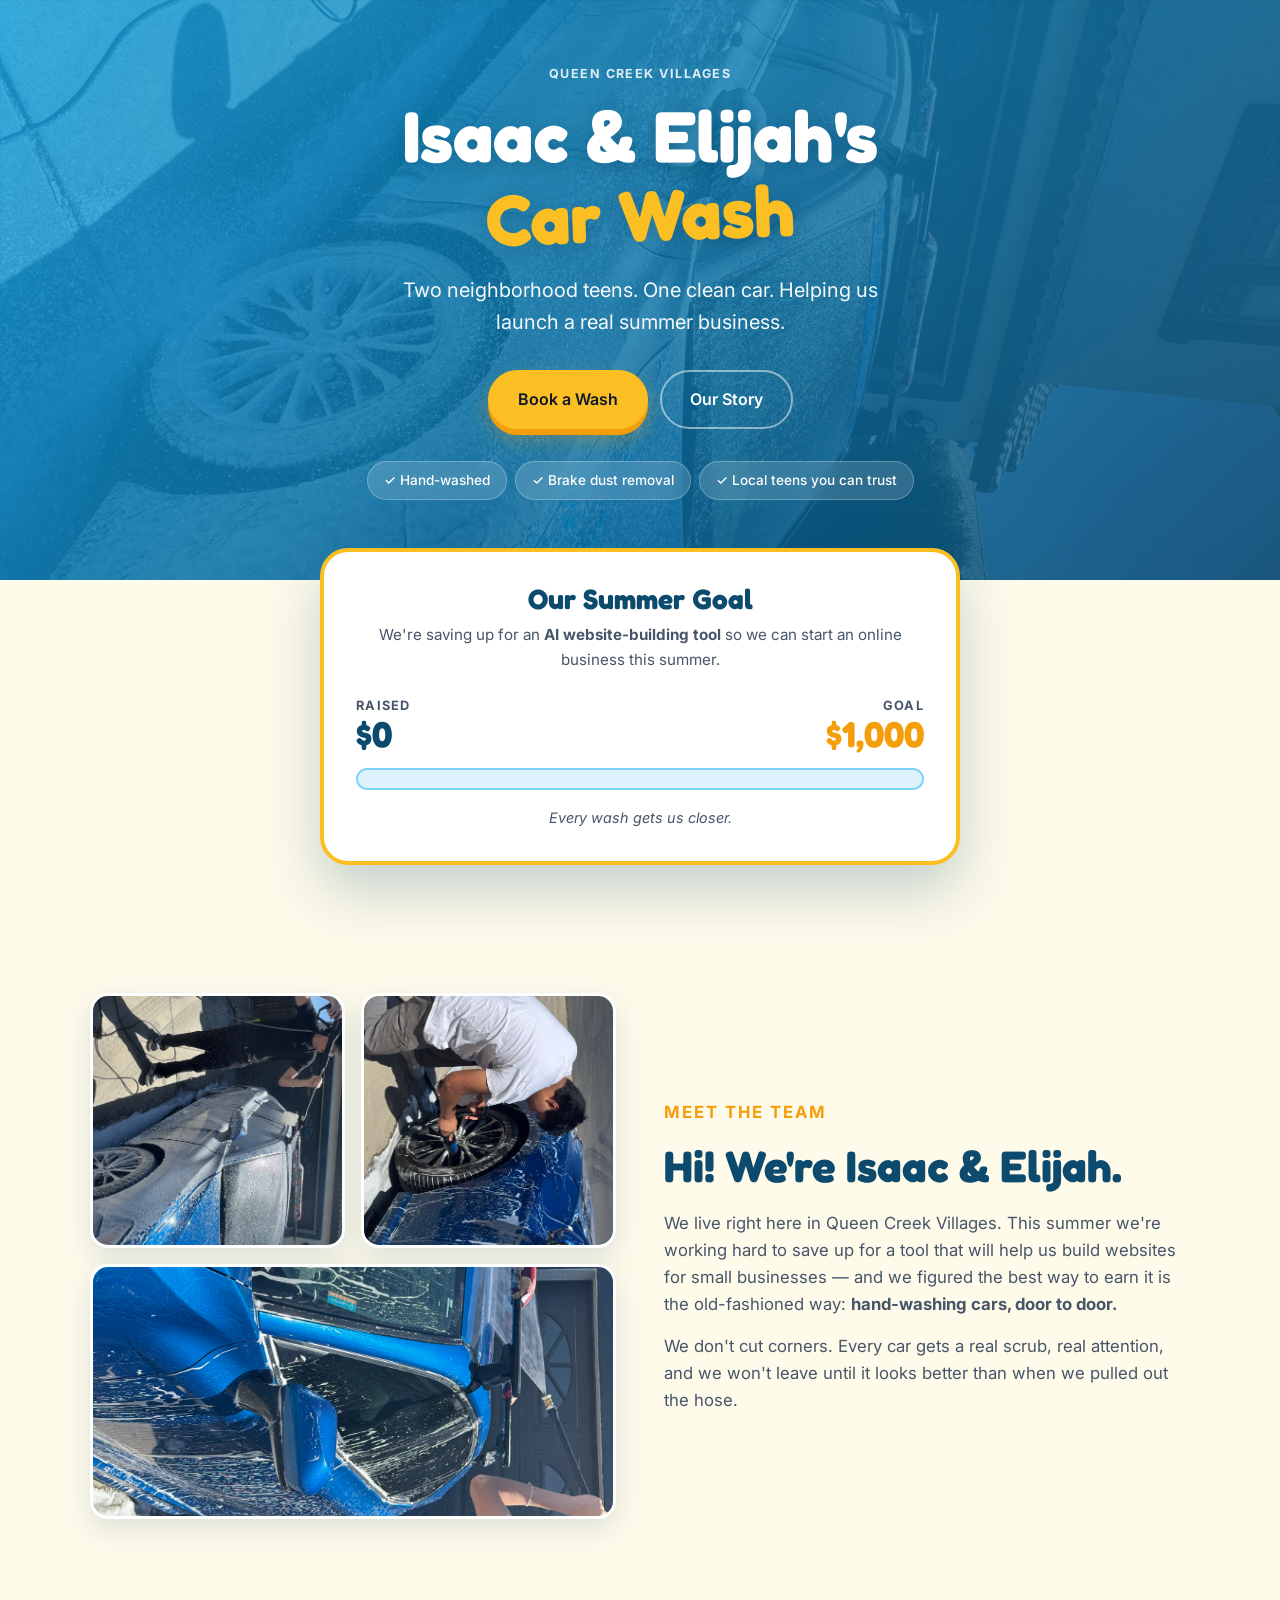
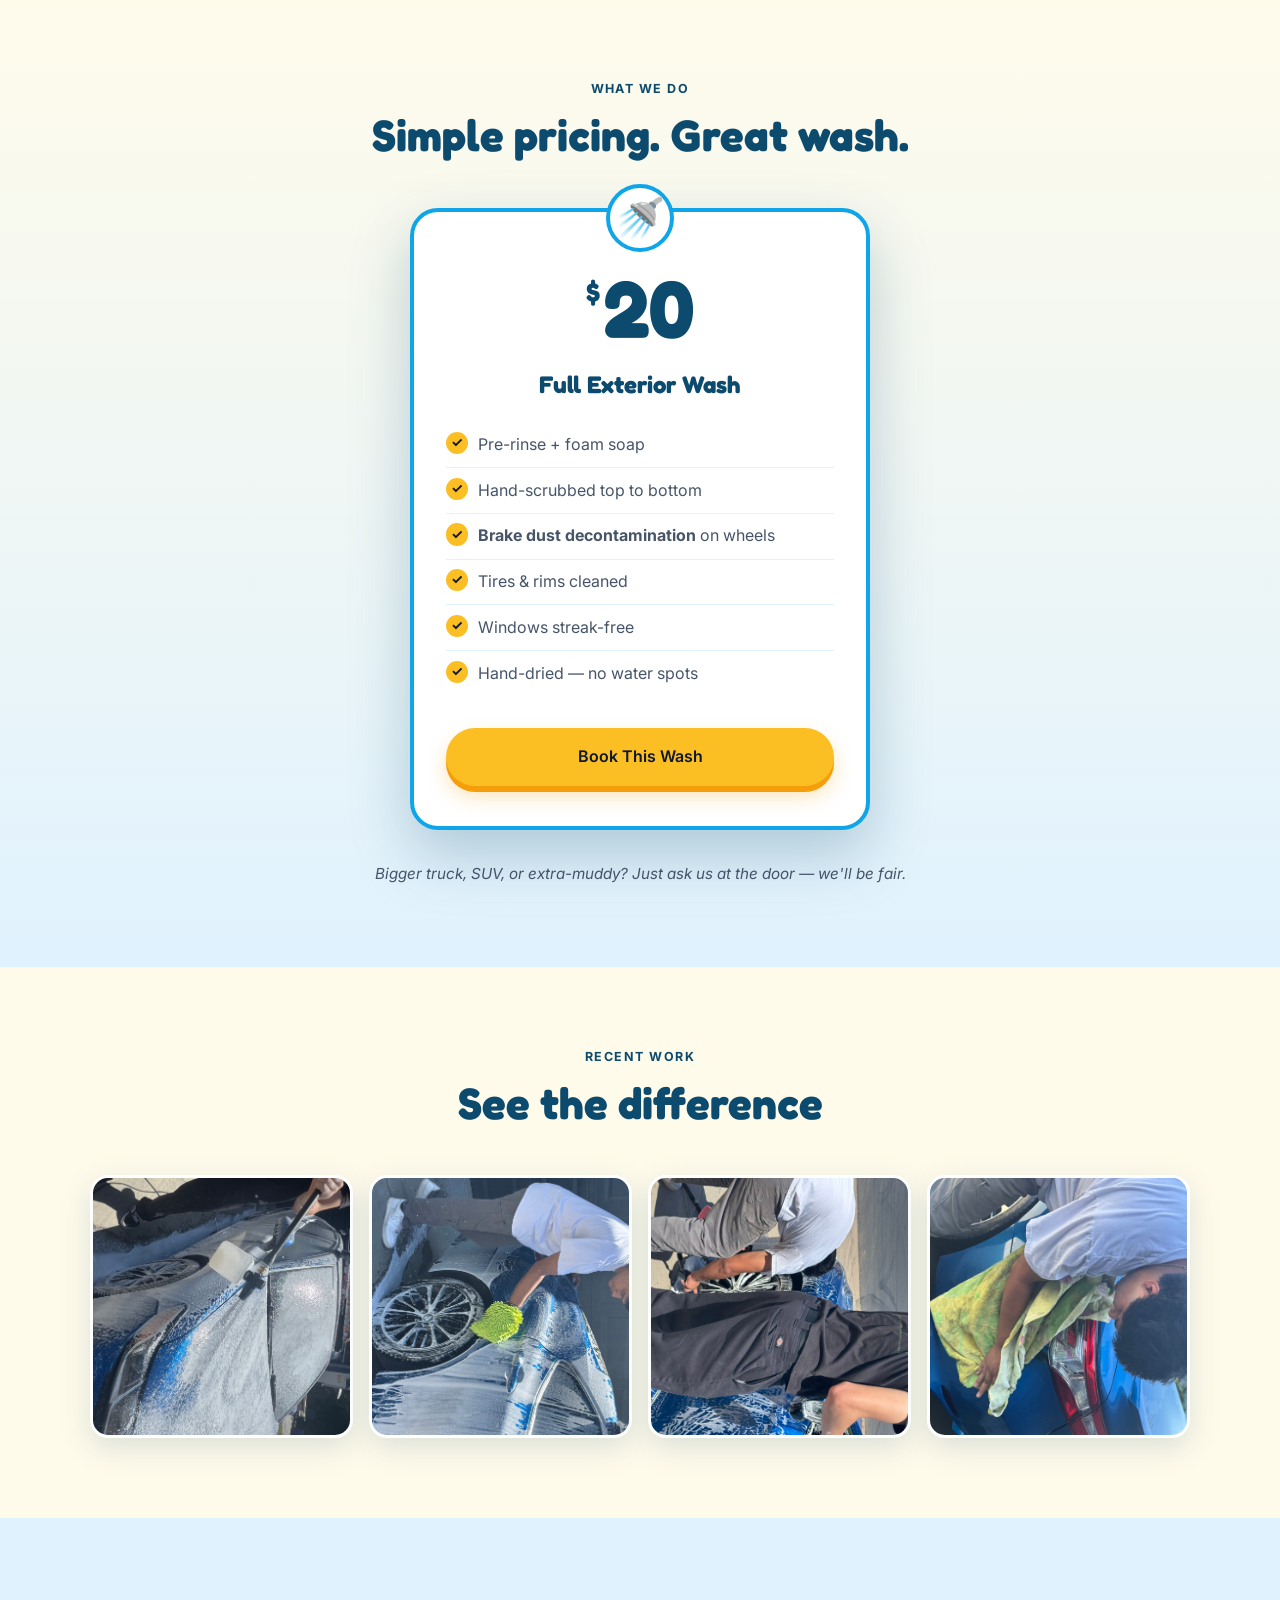
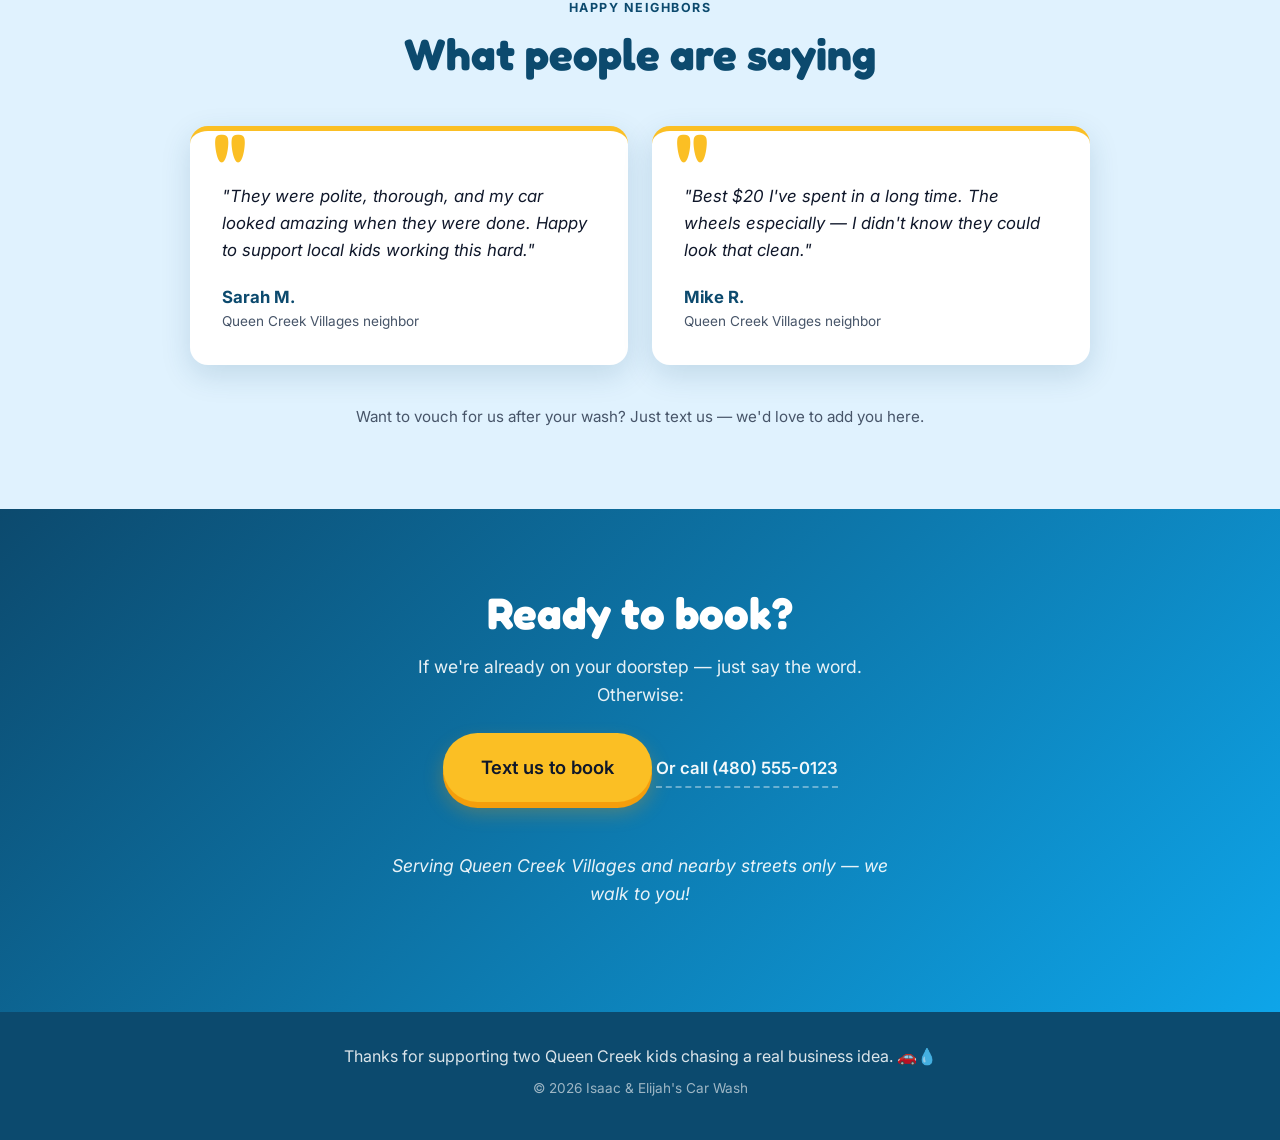
==== index.html @ 031babed "Initial car wash site for Isaac & Elijah Single-page static site for two Queen Creek Villages teens " ====
<!DOCTYPE html>
<html lang="en">
<head>
  <meta charset="UTF-8" />
  <meta name="viewport" content="width=device-width, initial-scale=1.0" />
  <meta name="theme-color" content="#0ea5e9" />
  <title>Isaac & Elijah's Car Wash — Queen Creek Villages</title>
  <meta name="description" content="Two Queen Creek Villages teens raising money for a summer business. Pro-quality hand car washes — $20 exterior with brake dust decontamination." />
  <link rel="preconnect" href="https://fonts.googleapis.com">
  <link rel="preconnect" href="https://fonts.gstatic.com" crossorigin>
  <link href="https://fonts.googleapis.com/css2?family=Fredoka:wght@500;600;700&family=Inter:wght@400;500;600;700&display=swap" rel="stylesheet">
  <link rel="stylesheet" href="styles.css" />
</head>
<body>

  <!--
    ============================================
    EDIT THIS BLOCK TO UPDATE THE SITE
    ============================================
    To update the amount raised, change the
    data-raised attribute on the <main> tag below.
    Everything else editable is inline in the HTML.
  -->

  <main data-raised="0" data-goal="1000">

    <!-- ============ HERO ============ -->
    <section class="hero">
      <div class="hero-bg" aria-hidden="true"></div>
      <div class="bubbles" aria-hidden="true">
        <span></span><span></span><span></span><span></span><span></span>
        <span></span><span></span><span></span><span></span><span></span>
      </div>
      <div class="hero-inner">
        <p class="eyebrow">Queen Creek Villages</p>
        <h1>Isaac &amp; Elijah's<br/><span class="accent">Car Wash</span></h1>
        <p class="tagline">Two neighborhood teens. One clean car. Helping us launch a real summer business.</p>

        <div class="cta-row">
          <a href="#book" class="btn btn-primary">Book a Wash</a>
          <a href="#story" class="btn btn-ghost">Our Story</a>
        </div>

        <div class="trust-row">
          <span class="chip">✓ Hand-washed</span>
          <span class="chip">✓ Brake dust removal</span>
          <span class="chip">✓ Local teens you can trust</span>
        </div>
      </div>
    </section>

    <!-- ============ PROGRESS ============ -->
    <section class="progress-section">
      <div class="progress-card">
        <div class="progress-header">
          <h2>Our Summer Goal</h2>
          <p>We're saving up for an <strong>AI website-building tool</strong> so we can start an online business this summer.</p>
        </div>
        <div class="progress-amounts">
          <div class="amount">
            <span class="amount-label">Raised</span>
            <span class="amount-value" id="raisedValue">$0</span>
          </div>
          <div class="amount goal">
            <span class="amount-label">Goal</span>
            <span class="amount-value" id="goalValue">$1,000</span>
          </div>
        </div>
        <div class="progress-bar" role="progressbar" aria-label="Fundraising progress">
          <div class="progress-fill" id="progressFill"></div>
        </div>
        <p class="progress-note" id="progressNote">Every wash gets us closer.</p>
      </div>
    </section>

    <!-- ============ STORY ============ -->
    <section class="story" id="story">
      <div class="story-grid">
        <div class="story-photos">
          <figure class="photo-slot photo-slot-1">
            <img src="images/foam.jpg" alt="Applying foam soap with a pressure cannon" loading="lazy" />
          </figure>
          <figure class="photo-slot photo-slot-2">
            <img src="images/portrait.jpg" alt="Hand-scrubbing the wheel with a microfiber mitt" loading="lazy" />
          </figure>
          <figure class="photo-slot photo-slot-3">
            <img src="images/rinse.jpg" alt="Rinsing the roof and windows clean" loading="lazy" />
          </figure>
        </div>
        <div class="story-text">
          <p class="eyebrow accent">Meet the team</p>
          <h2>Hi! We're Isaac &amp; Elijah.</h2>
          <p>We live right here in Queen Creek Villages. This summer we're working hard to save up for a tool that will help us build websites for small businesses — and we figured the best way to earn it is the old-fashioned way: <strong>hand-washing cars, door to door.</strong></p>
          <p>We don't cut corners. Every car gets a real scrub, real attention, and we won't leave until it looks better than when we pulled out the hose.</p>
        </div>
      </div>
    </section>

    <!-- ============ SERVICES ============ -->
    <section class="services" id="book">
      <p class="eyebrow center">What we do</p>
      <h2 class="center">Simple pricing. Great wash.</h2>

      <div class="service-card-wrap">
        <div class="service-card">
          <div class="service-price">
            <span class="dollar">$</span><span class="price">20</span>
          </div>
          <h3>Full Exterior Wash</h3>
          <ul class="features">
            <li>Pre-rinse + foam soap</li>
            <li>Hand-scrubbed top to bottom</li>
            <li><strong>Brake dust decontamination</strong> on wheels</li>
            <li>Tires &amp; rims cleaned</li>
            <li>Windows streak-free</li>
            <li>Hand-dried — no water spots</li>
          </ul>
          <a href="#contact" class="btn btn-primary btn-full">Book This Wash</a>
        </div>
      </div>

      <p class="services-note">
        Bigger truck, SUV, or extra-muddy? Just ask us at the door — we'll be fair.
      </p>
    </section>

    <!-- ============ GALLERY ============ -->
    <section class="gallery">
      <p class="eyebrow center">Recent work</p>
      <h2 class="center">See the difference</h2>
      <div class="gallery-strip">
        <figure><img src="images/spray.jpg" alt="Foam pre-soak covering the whole car" loading="lazy" /></figure>
        <figure><img src="images/detail.jpg" alt="Hand-scrubbing the side panel" loading="lazy" /></figure>
        <figure><img src="images/team.jpg" alt="Both boys working on the car together" loading="lazy" /></figure>
        <figure><img src="images/drying.jpg" alt="Hand-drying for a streak-free finish" loading="lazy" /></figure>
      </div>
    </section>

    <!-- ============ TESTIMONIALS ============ -->
    <section class="testimonials">
      <p class="eyebrow center">Happy neighbors</p>
      <h2 class="center">What people are saying</h2>

      <div class="testimonial-grid">

        <!-- EDIT: Replace with real testimonials as they come in -->
        <figure class="testimonial">
          <blockquote>"They were polite, thorough, and my car looked amazing when they were done. Happy to support local kids working this hard."</blockquote>
          <figcaption>
            <strong>Sarah M.</strong>
            <span>Queen Creek Villages neighbor</span>
          </figcaption>
        </figure>

        <figure class="testimonial">
          <blockquote>"Best $20 I've spent in a long time. The wheels especially — I didn't know they could look that clean."</blockquote>
          <figcaption>
            <strong>Mike R.</strong>
            <span>Queen Creek Villages neighbor</span>
          </figcaption>
        </figure>

      </div>

      <p class="testimonial-cta">Want to vouch for us after your wash? Just text us — we'd love to add you here.</p>
    </section>

    <!-- ============ CONTACT ============ -->
    <section class="contact" id="contact">
      <div class="contact-card">
        <h2>Ready to book?</h2>
        <p>If we're already on your doorstep — just say the word. Otherwise:</p>

        <!-- EDIT: Replace this phone number -->
        <a href="sms:+14805550123" class="btn btn-primary btn-large">
          Text us to book
        </a>
        <a href="tel:+14805550123" class="phone-link">
          Or call (480) 555-0123
        </a>

        <p class="service-area">Serving Queen Creek Villages and nearby streets only — we walk to you!</p>
      </div>
    </section>

    <!-- ============ FOOTER ============ -->
    <footer>
      <p>Thanks for supporting two Queen Creek kids chasing a real business idea. 🚗💧</p>
      <p class="small">© <span id="year"></span> Isaac &amp; Elijah's Car Wash</p>
    </footer>

  </main>

  <script src="script.js"></script>
</body>
</html>
---- styles.css ----
/* ==========================================
   Isaac & Elijah's Car Wash — Stylesheet
   ========================================== */

:root {
  --blue-deep: #0c4a6e;
  --blue: #0ea5e9;
  --blue-light: #7dd3fc;
  --blue-bg: #e0f2fe;
  --sun: #fbbf24;
  --sun-deep: #f59e0b;
  --ink: #0f172a;
  --ink-soft: #475569;
  --white: #ffffff;
  --cream: #fffbeb;
  --shadow: 0 10px 30px rgba(12, 74, 110, 0.15);
  --shadow-lg: 0 25px 60px rgba(12, 74, 110, 0.25);
  --radius: 18px;
  --radius-lg: 28px;
}

* {
  box-sizing: border-box;
  margin: 0;
  padding: 0;
}

html {
  scroll-behavior: smooth;
}

body {
  font-family: 'Inter', -apple-system, BlinkMacSystemFont, system-ui, sans-serif;
  color: var(--ink);
  background: var(--blue-bg);
  line-height: 1.6;
  -webkit-font-smoothing: antialiased;
  overflow-x: hidden;
}

h1, h2, h3 {
  font-family: 'Fredoka', system-ui, sans-serif;
  font-weight: 700;
  line-height: 1.1;
  color: var(--ink);
}

.eyebrow {
  text-transform: uppercase;
  letter-spacing: 0.12em;
  font-size: 0.78rem;
  font-weight: 700;
  color: var(--blue-deep);
  margin-bottom: 0.75rem;
}

.eyebrow.accent {
  color: var(--sun-deep);
}

.eyebrow.center,
.center {
  text-align: center;
}

.accent {
  color: var(--sun-deep);
}

/* ============ HERO ============ */

.hero {
  position: relative;
  background: linear-gradient(135deg, #0ea5e9 0%, #0284c7 50%, #0c4a6e 100%);
  color: var(--white);
  padding: 4rem 1.5rem 5rem;
  overflow: hidden;
  isolation: isolate;
}

.hero-bg {
  position: absolute;
  inset: 0;
  z-index: 0;
  background-image:
    linear-gradient(135deg, rgba(14, 165, 233, 0.78) 0%, rgba(12, 74, 110, 0.85) 100%),
    url('images/hero.jpg');
  background-size: cover;
  background-position: center;
  image-orientation: from-image;
}

.hero-inner {
  position: relative;
  z-index: 2;
  max-width: 720px;
  margin: 0 auto;
  text-align: center;
}

.hero .eyebrow {
  color: rgba(255, 255, 255, 0.85);
}

.hero h1 {
  color: var(--white);
  font-size: clamp(2.5rem, 8vw, 4.5rem);
  margin-bottom: 1.25rem;
  text-shadow: 0 4px 20px rgba(0, 0, 0, 0.15);
}

.hero h1 .accent {
  color: var(--sun);
  display: inline-block;
  transform: rotate(-2deg);
}

.tagline {
  font-size: clamp(1.05rem, 2.5vw, 1.25rem);
  max-width: 540px;
  margin: 0 auto 2rem;
  color: rgba(255, 255, 255, 0.95);
}

.cta-row {
  display: flex;
  gap: 0.75rem;
  justify-content: center;
  flex-wrap: wrap;
  margin-bottom: 2rem;
}

.trust-row {
  display: flex;
  gap: 0.5rem;
  justify-content: center;
  flex-wrap: wrap;
}

.chip {
  background: rgba(255, 255, 255, 0.15);
  backdrop-filter: blur(10px);
  -webkit-backdrop-filter: blur(10px);
  padding: 0.5rem 1rem;
  border-radius: 999px;
  font-size: 0.85rem;
  font-weight: 500;
  border: 1px solid rgba(255, 255, 255, 0.25);
}

/* Animated bubbles */
.bubbles {
  position: absolute;
  inset: 0;
  z-index: 1;
  pointer-events: none;
}

.bubbles span {
  position: absolute;
  bottom: -100px;
  background: rgba(255, 255, 255, 0.25);
  border-radius: 50%;
  animation: rise 12s infinite ease-in;
  border: 2px solid rgba(255, 255, 255, 0.4);
}

.bubbles span:nth-child(1) { left: 10%; width: 30px; height: 30px; animation-duration: 10s; }
.bubbles span:nth-child(2) { left: 20%; width: 50px; height: 50px; animation-duration: 14s; animation-delay: 2s; }
.bubbles span:nth-child(3) { left: 35%; width: 20px; height: 20px; animation-duration: 8s; animation-delay: 4s; }
.bubbles span:nth-child(4) { left: 50%; width: 60px; height: 60px; animation-duration: 16s; animation-delay: 1s; }
.bubbles span:nth-child(5) { left: 65%; width: 25px; height: 25px; animation-duration: 11s; animation-delay: 3s; }
.bubbles span:nth-child(6) { left: 75%; width: 40px; height: 40px; animation-duration: 13s; animation-delay: 5s; }
.bubbles span:nth-child(7) { left: 85%; width: 35px; height: 35px; animation-duration: 9s; animation-delay: 6s; }
.bubbles span:nth-child(8) { left: 5%; width: 45px; height: 45px; animation-duration: 15s; animation-delay: 7s; }
.bubbles span:nth-child(9) { left: 90%; width: 22px; height: 22px; animation-duration: 10s; animation-delay: 2.5s; }
.bubbles span:nth-child(10) { left: 45%; width: 32px; height: 32px; animation-duration: 12s; animation-delay: 4.5s; }

@keyframes rise {
  0% { transform: translateY(0) scale(1); opacity: 0; }
  10% { opacity: 1; }
  90% { opacity: 0.6; }
  100% { transform: translateY(-110vh) scale(0.6); opacity: 0; }
}

/* ============ BUTTONS ============ */

.btn {
  display: inline-flex;
  align-items: center;
  justify-content: center;
  padding: 0.9rem 1.75rem;
  border-radius: 999px;
  font-weight: 600;
  font-size: 1rem;
  text-decoration: none;
  transition: transform 0.15s ease, box-shadow 0.15s ease, background 0.15s ease;
  border: 2px solid transparent;
  cursor: pointer;
  font-family: inherit;
}

.btn-primary {
  background: var(--sun);
  color: var(--ink);
  box-shadow: 0 6px 0 var(--sun-deep), 0 10px 20px rgba(245, 158, 11, 0.3);
}

.btn-primary:hover {
  transform: translateY(-2px);
  box-shadow: 0 8px 0 var(--sun-deep), 0 14px 24px rgba(245, 158, 11, 0.35);
}

.btn-primary:active {
  transform: translateY(2px);
  box-shadow: 0 2px 0 var(--sun-deep), 0 4px 10px rgba(245, 158, 11, 0.3);
}

.btn-ghost {
  background: transparent;
  color: var(--white);
  border-color: rgba(255, 255, 255, 0.5);
}

.btn-ghost:hover {
  background: rgba(255, 255, 255, 0.12);
}

.btn-full {
  width: 100%;
}

.btn-large {
  padding: 1.1rem 2.25rem;
  font-size: 1.15rem;
}

/* ============ PROGRESS ============ */

.progress-section {
  padding: 3rem 1.5rem;
  background: var(--cream);
  position: relative;
  z-index: 2;
}

.progress-card {
  max-width: 640px;
  margin: -5rem auto 0;
  background: var(--white);
  padding: 2rem;
  border-radius: var(--radius-lg);
  box-shadow: var(--shadow-lg);
  position: relative;
  border: 4px solid var(--sun);
}

.progress-header {
  text-align: center;
  margin-bottom: 1.5rem;
}

.progress-header h2 {
  font-size: 1.75rem;
  margin-bottom: 0.5rem;
  color: var(--blue-deep);
}

.progress-header p {
  color: var(--ink-soft);
  font-size: 0.95rem;
}

.progress-amounts {
  display: flex;
  justify-content: space-between;
  align-items: flex-end;
  margin-bottom: 1rem;
}

.amount {
  display: flex;
  flex-direction: column;
}

.amount-label {
  font-size: 0.8rem;
  text-transform: uppercase;
  letter-spacing: 0.1em;
  font-weight: 700;
  color: var(--ink-soft);
}

.amount-value {
  font-family: 'Fredoka', sans-serif;
  font-size: 2.25rem;
  font-weight: 700;
  color: var(--blue-deep);
  line-height: 1;
}

.amount.goal .amount-value {
  color: var(--sun-deep);
}

.amount.goal {
  text-align: right;
}

.progress-bar {
  height: 22px;
  background: var(--blue-bg);
  border-radius: 999px;
  overflow: hidden;
  position: relative;
  border: 2px solid var(--blue-light);
}

.progress-fill {
  height: 100%;
  background: linear-gradient(90deg, var(--sun) 0%, var(--sun-deep) 100%);
  border-radius: 999px;
  width: 0%;
  transition: width 1.5s cubic-bezier(0.4, 0, 0.2, 1);
  box-shadow: inset 0 -3px 0 rgba(0, 0, 0, 0.08);
}

.progress-note {
  text-align: center;
  margin-top: 1rem;
  font-size: 0.9rem;
  color: var(--ink-soft);
  font-style: italic;
}

/* ============ STORY ============ */

.story {
  padding: 5rem 1.5rem;
  background: var(--cream);
}

.story-grid {
  max-width: 1100px;
  margin: 0 auto;
  display: grid;
  grid-template-columns: 1fr;
  gap: 3rem;
  align-items: center;
}

@media (min-width: 768px) {
  .story-grid {
    grid-template-columns: 1fr 1fr;
  }
}

.story-photos {
  display: grid;
  grid-template-columns: 1fr 1fr;
  grid-template-rows: 1fr 1fr;
  gap: 1rem;
  aspect-ratio: 1;
}

.photo-slot {
  border-radius: var(--radius);
  box-shadow: var(--shadow);
  border: 3px solid var(--white);
  position: relative;
  overflow: hidden;
  margin: 0;
  background: var(--blue-bg);
}

.photo-slot img {
  width: 100%;
  height: 100%;
  object-fit: cover;
  display: block;
  image-orientation: from-image;
  transition: transform 0.4s ease;
}

.photo-slot:hover img {
  transform: scale(1.04);
}

.photo-slot-3 {
  grid-column: span 2;
}

.photo-slot-3 img {
  object-position: center 25%;
}

.story-text h2 {
  font-size: clamp(2rem, 4vw, 2.75rem);
  margin-bottom: 1.25rem;
  color: var(--blue-deep);
}

.story-text p {
  margin-bottom: 1rem;
  color: var(--ink-soft);
  font-size: 1.05rem;
}

.story-text p:last-child {
  margin-bottom: 0;
}

/* ============ SERVICES ============ */

.services {
  padding: 5rem 1.5rem;
  background: linear-gradient(180deg, var(--cream) 0%, var(--blue-bg) 100%);
  text-align: center;
}

.services h2 {
  font-size: clamp(2rem, 4vw, 2.75rem);
  margin-bottom: 3rem;
  color: var(--blue-deep);
}

.service-card-wrap {
  max-width: 460px;
  margin: 0 auto;
}

.service-card {
  background: var(--white);
  padding: 2.5rem 2rem;
  border-radius: var(--radius-lg);
  box-shadow: var(--shadow-lg);
  text-align: left;
  border: 4px solid var(--blue);
  position: relative;
}

.service-card::before {
  content: '🚿';
  position: absolute;
  top: -28px;
  left: 50%;
  transform: translateX(-50%);
  font-size: 2.5rem;
  background: var(--white);
  width: 60px;
  height: 60px;
  border-radius: 50%;
  display: flex;
  align-items: center;
  justify-content: center;
  border: 4px solid var(--blue);
}

.service-price {
  text-align: center;
  margin: 1rem 0 1.5rem;
  color: var(--blue-deep);
  font-family: 'Fredoka', sans-serif;
  font-weight: 700;
}

.service-price .dollar {
  font-size: 2rem;
  vertical-align: top;
  line-height: 1.5;
  margin-right: 0.25rem;
}

.service-price .price {
  font-size: 5rem;
  line-height: 1;
}

.service-card h3 {
  text-align: center;
  font-size: 1.5rem;
  margin-bottom: 1.5rem;
  color: var(--blue-deep);
}

.features {
  list-style: none;
  margin-bottom: 2rem;
}

.features li {
  padding: 0.6rem 0 0.6rem 2rem;
  position: relative;
  border-bottom: 1px solid var(--blue-bg);
  color: var(--ink-soft);
}

.features li:last-child {
  border-bottom: none;
}

.features li::before {
  content: '✓';
  position: absolute;
  left: 0;
  top: 0.6rem;
  width: 1.4rem;
  height: 1.4rem;
  background: var(--sun);
  color: var(--ink);
  border-radius: 50%;
  display: flex;
  align-items: center;
  justify-content: center;
  font-weight: 700;
  font-size: 0.85rem;
}

.services-note {
  margin-top: 2rem;
  color: var(--ink-soft);
  font-style: italic;
  font-size: 0.95rem;
}

/* ============ GALLERY ============ */

.gallery {
  padding: 5rem 1.5rem;
  background: var(--cream);
  text-align: center;
}

.gallery h2 {
  font-size: clamp(2rem, 4vw, 2.75rem);
  margin-bottom: 3rem;
  color: var(--blue-deep);
}

.gallery-strip {
  max-width: 1100px;
  margin: 0 auto;
  display: grid;
  grid-template-columns: repeat(2, 1fr);
  gap: 1rem;
}

@media (min-width: 768px) {
  .gallery-strip {
    grid-template-columns: repeat(4, 1fr);
  }
}

.gallery-strip figure {
  margin: 0;
  border-radius: var(--radius);
  overflow: hidden;
  box-shadow: var(--shadow);
  aspect-ratio: 1;
  background: var(--blue-bg);
  border: 3px solid var(--white);
}

.gallery-strip img {
  width: 100%;
  height: 100%;
  object-fit: cover;
  object-position: center 30%;
  display: block;
  image-orientation: from-image;
  transition: transform 0.4s ease;
}

.gallery-strip figure:hover img {
  transform: scale(1.06);
}

/* ============ TESTIMONIALS ============ */

.testimonials {
  padding: 5rem 1.5rem;
  background: var(--blue-bg);
}

.testimonials h2 {
  font-size: clamp(2rem, 4vw, 2.75rem);
  margin-bottom: 3rem;
  color: var(--blue-deep);
}

.testimonial-grid {
  max-width: 900px;
  margin: 0 auto;
  display: grid;
  grid-template-columns: 1fr;
  gap: 1.5rem;
}

@media (min-width: 700px) {
  .testimonial-grid {
    grid-template-columns: 1fr 1fr;
  }
}

.testimonial {
  background: var(--white);
  padding: 2rem;
  border-radius: var(--radius);
  box-shadow: var(--shadow);
  position: relative;
  border-top: 5px solid var(--sun);
}

.testimonial::before {
  content: '"';
  position: absolute;
  top: -10px;
  left: 1.5rem;
  font-size: 5rem;
  color: var(--sun);
  line-height: 1;
  font-family: 'Fredoka', sans-serif;
  font-weight: 700;
}

.testimonial blockquote {
  font-size: 1.05rem;
  color: var(--ink);
  margin-bottom: 1.25rem;
  font-style: italic;
  padding-top: 1.25rem;
}

.testimonial figcaption {
  display: flex;
  flex-direction: column;
}

.testimonial figcaption strong {
  color: var(--blue-deep);
  font-size: 1.05rem;
}

.testimonial figcaption span {
  font-size: 0.85rem;
  color: var(--ink-soft);
}

.testimonial-cta {
  text-align: center;
  margin-top: 2.5rem;
  color: var(--ink-soft);
  font-size: 0.95rem;
}

/* ============ CONTACT ============ */

.contact {
  padding: 5rem 1.5rem;
  background: linear-gradient(135deg, var(--blue-deep) 0%, var(--blue) 100%);
  color: var(--white);
}

.contact-card {
  max-width: 520px;
  margin: 0 auto;
  text-align: center;
}

.contact h2 {
  color: var(--white);
  font-size: clamp(2rem, 4vw, 2.75rem);
  margin-bottom: 1rem;
}

.contact p {
  color: rgba(255, 255, 255, 0.9);
  margin-bottom: 1.5rem;
  font-size: 1.1rem;
}

.contact .btn {
  margin-bottom: 1rem;
}

.phone-link {
  display: block;
  color: var(--white);
  text-decoration: none;
  font-weight: 600;
  font-size: 1.05rem;
  opacity: 0.95;
  margin-bottom: 2rem;
  border-bottom: 2px dashed rgba(255, 255, 255, 0.4);
  padding-bottom: 0.25rem;
  display: inline-block;
}

.phone-link:hover {
  opacity: 1;
  border-bottom-style: solid;
}

.service-area {
  font-size: 0.9rem;
  color: rgba(255, 255, 255, 0.8);
  margin-top: 2rem;
  font-style: italic;
}

/* ============ FOOTER ============ */

footer {
  background: var(--blue-deep);
  color: rgba(255, 255, 255, 0.85);
  padding: 2rem 1.5rem;
  text-align: center;
}

footer p {
  margin-bottom: 0.5rem;
}

footer .small {
  font-size: 0.85rem;
  opacity: 0.7;
}

/* ============ ACCESSIBILITY ============ */

@media (prefers-reduced-motion: reduce) {
  .bubbles span {
    animation: none;
    display: none;
  }
  .progress-fill {
    transition: none;
  }
  html {
    scroll-behavior: auto;
  }
}

a:focus-visible,
button:focus-visible {
  outline: 3px solid var(--sun);
  outline-offset: 3px;
}
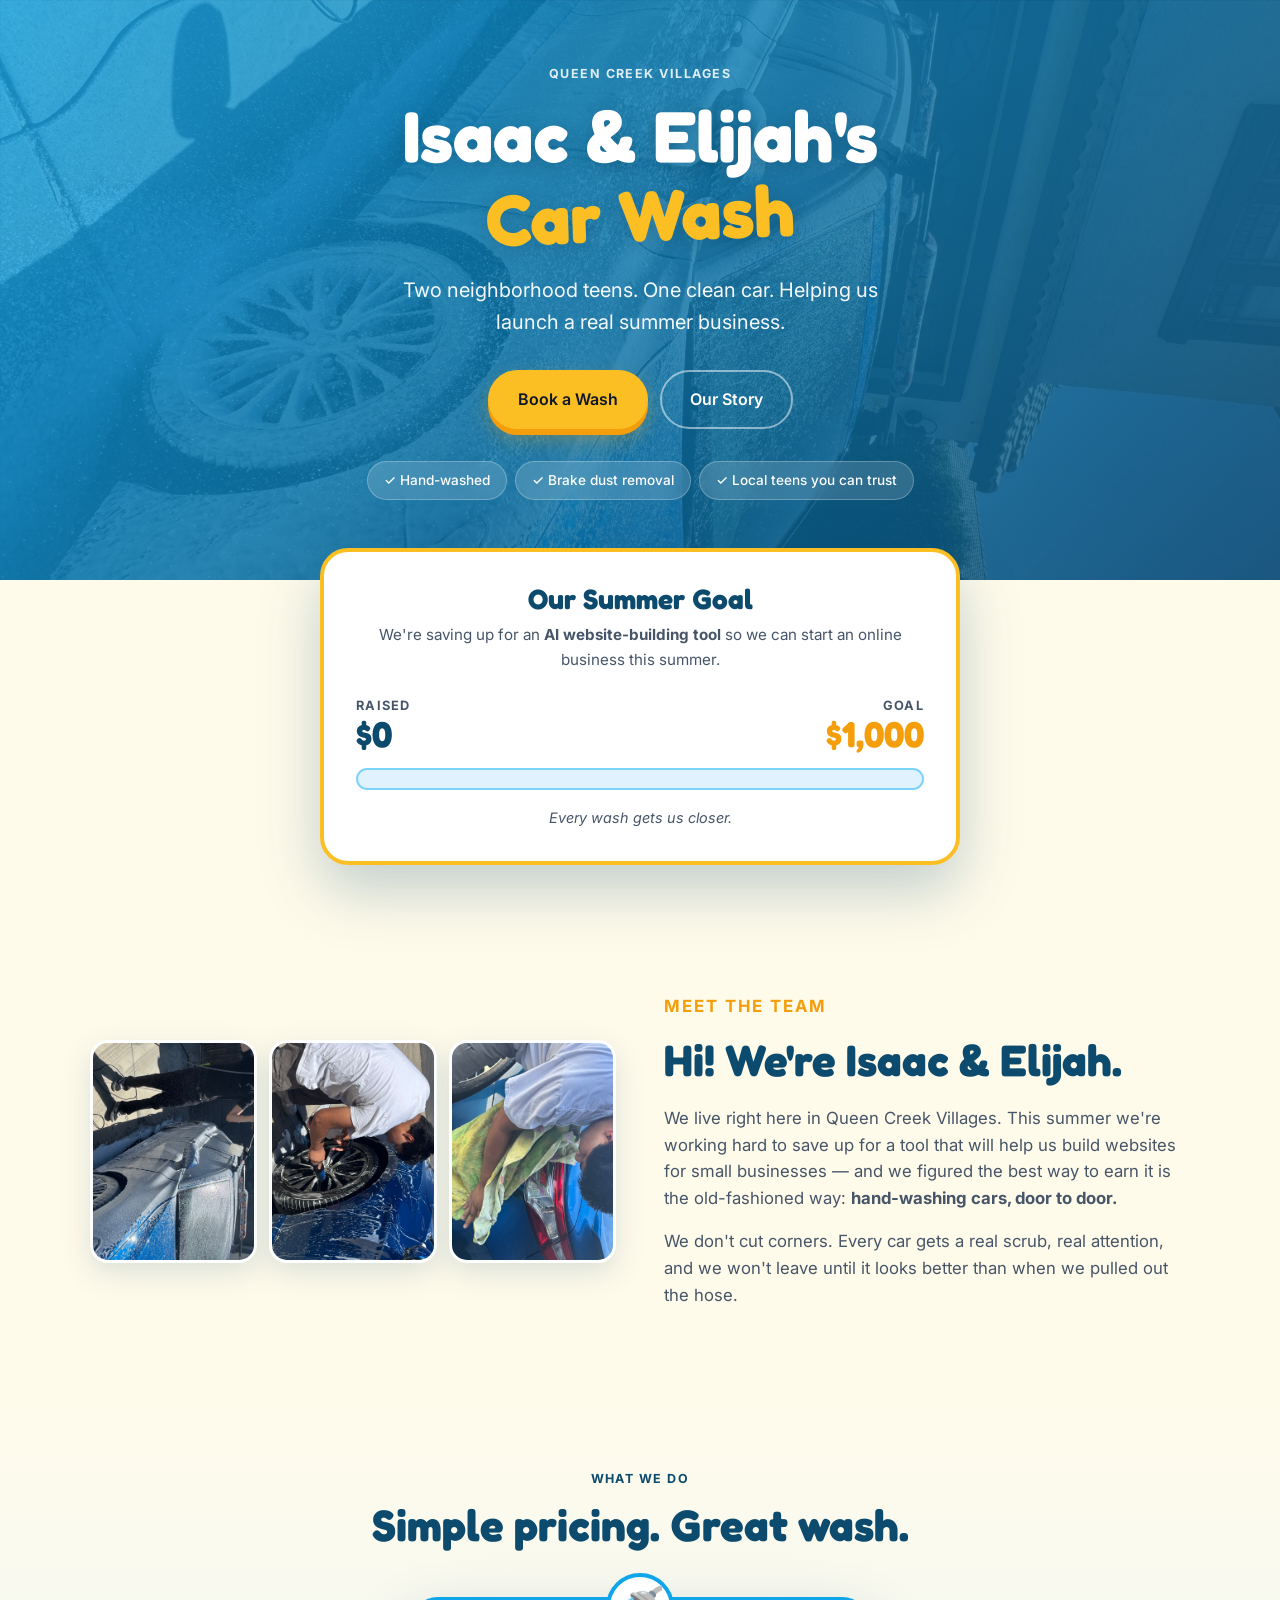
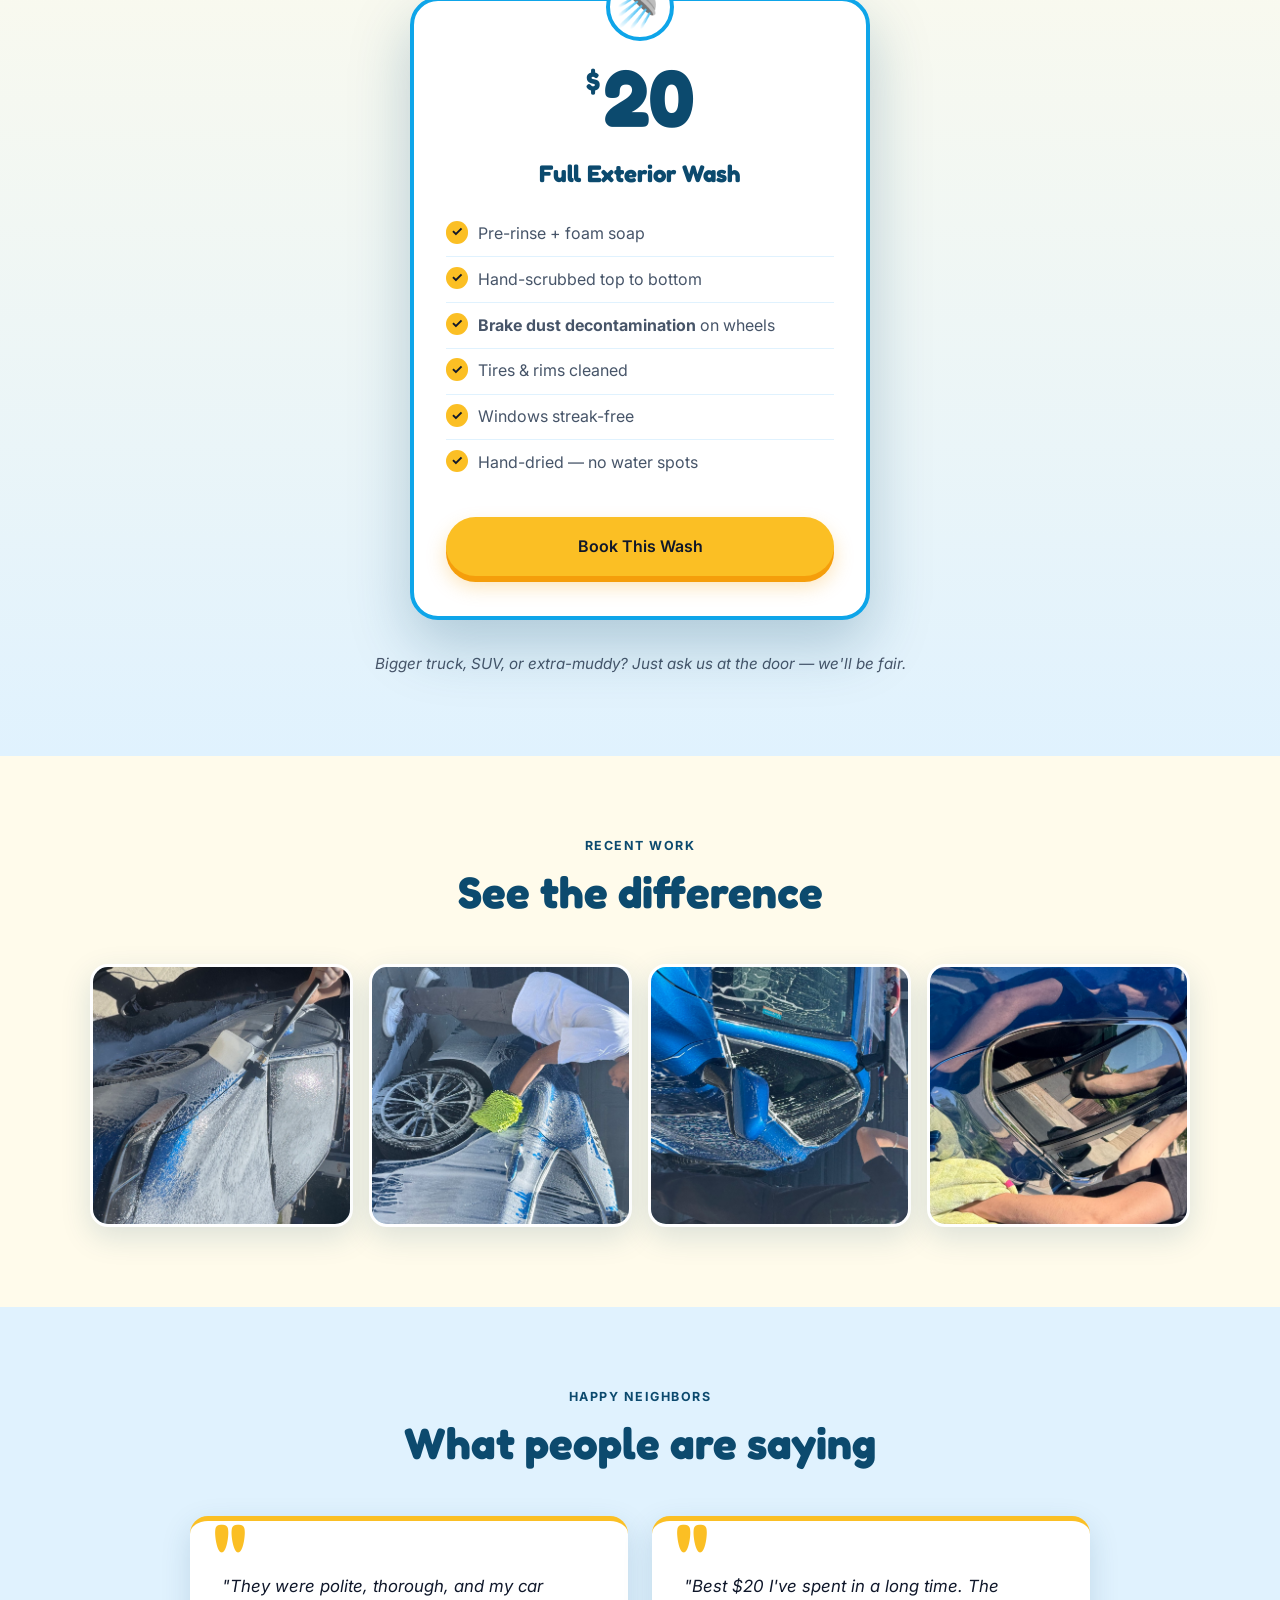
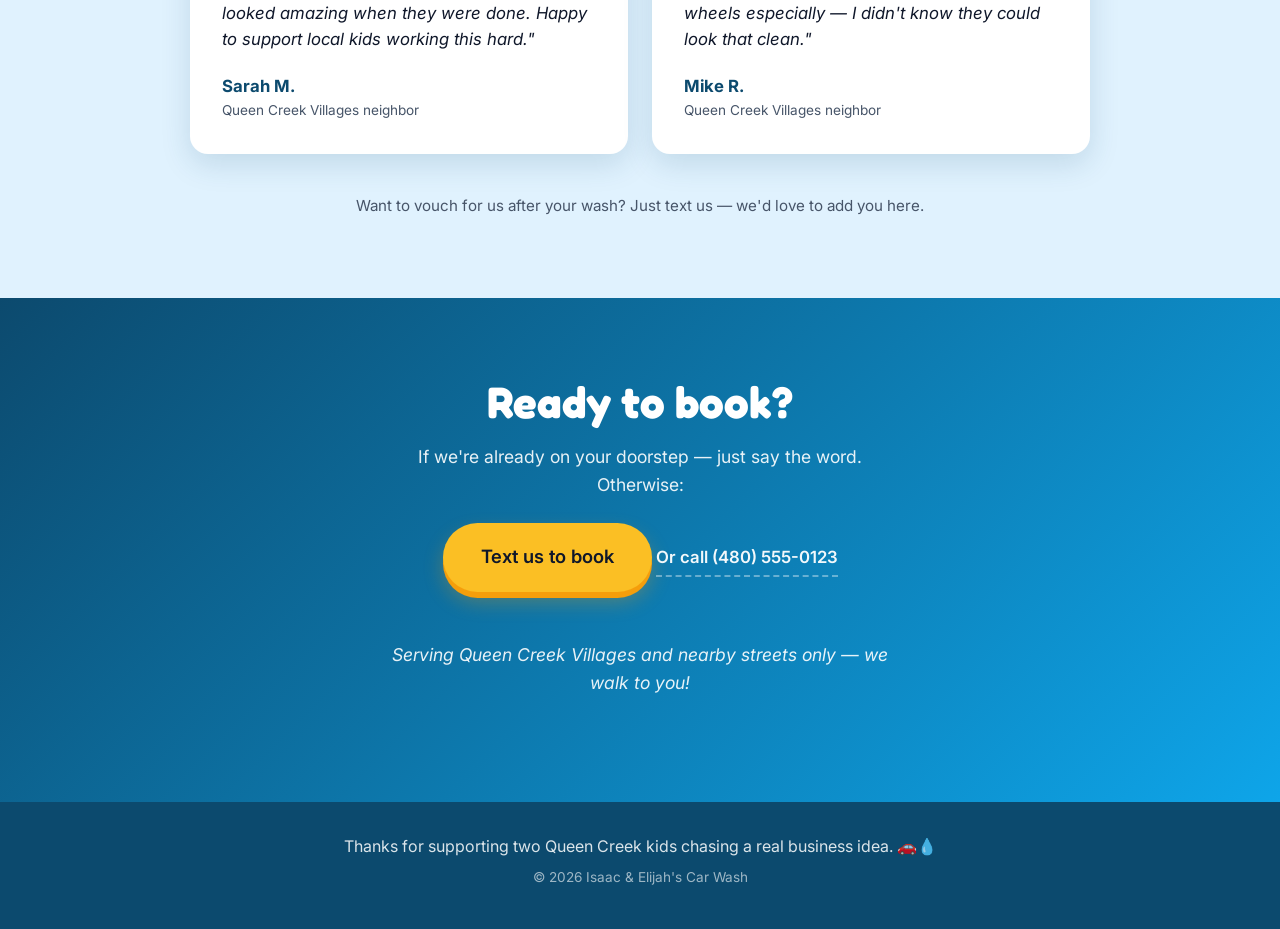
==== commit 0289a229: "Fix photo crop issues and refresh photo mix The story section's wide bottom slot was force-cropping " ====
--- a/index.html
+++ b/index.html
@@ -77,14 +77,14 @@
     <section class="story" id="story">
       <div class="story-grid">
         <div class="story-photos">
-          <figure class="photo-slot photo-slot-1">
+          <figure class="photo-slot">
             <img src="images/foam.jpg" alt="Applying foam soap with a pressure cannon" loading="lazy" />
           </figure>
-          <figure class="photo-slot photo-slot-2">
+          <figure class="photo-slot">
             <img src="images/portrait.jpg" alt="Hand-scrubbing the wheel with a microfiber mitt" loading="lazy" />
           </figure>
-          <figure class="photo-slot photo-slot-3">
-            <img src="images/rinse.jpg" alt="Rinsing the roof and windows clean" loading="lazy" />
+          <figure class="photo-slot">
+            <img src="images/drying.jpg" alt="Hand-drying for a streak-free finish" loading="lazy" />
           </figure>
         </div>
         <div class="story-text">
@@ -131,8 +131,8 @@
       <div class="gallery-strip">
         <figure><img src="images/spray.jpg" alt="Foam pre-soak covering the whole car" loading="lazy" /></figure>
         <figure><img src="images/detail.jpg" alt="Hand-scrubbing the side panel" loading="lazy" /></figure>
-        <figure><img src="images/team.jpg" alt="Both boys working on the car together" loading="lazy" /></figure>
-        <figure><img src="images/drying.jpg" alt="Hand-drying for a streak-free finish" loading="lazy" /></figure>
+        <figure><img src="images/rinse.jpg" alt="Rinsing the roof and windows clean" loading="lazy" /></figure>
+        <figure><img src="images/shine.jpg" alt="Polished, gleaming finish after the wash" loading="lazy" /></figure>
       </div>
     </section>
 
--- a/styles.css
+++ b/styles.css
@@ -357,10 +357,15 @@
 
 .story-photos {
   display: grid;
-  grid-template-columns: 1fr 1fr;
-  grid-template-rows: 1fr 1fr;
+  grid-template-columns: 1fr;
   gap: 1rem;
-  aspect-ratio: 1;
+}
+
+@media (min-width: 500px) {
+  .story-photos {
+    grid-template-columns: repeat(3, 1fr);
+    gap: 0.75rem;
+  }
 }
 
 .photo-slot {
@@ -371,12 +376,14 @@
   overflow: hidden;
   margin: 0;
   background: var(--blue-bg);
+  aspect-ratio: 3/4;
 }
 
 .photo-slot img {
   width: 100%;
   height: 100%;
   object-fit: cover;
+  object-position: center 35%;
   display: block;
   image-orientation: from-image;
   transition: transform 0.4s ease;
@@ -384,14 +391,6 @@
 
 .photo-slot:hover img {
   transform: scale(1.04);
-}
-
-.photo-slot-3 {
-  grid-column: span 2;
-}
-
-.photo-slot-3 img {
-  object-position: center 25%;
 }
 
 .story-text h2 {
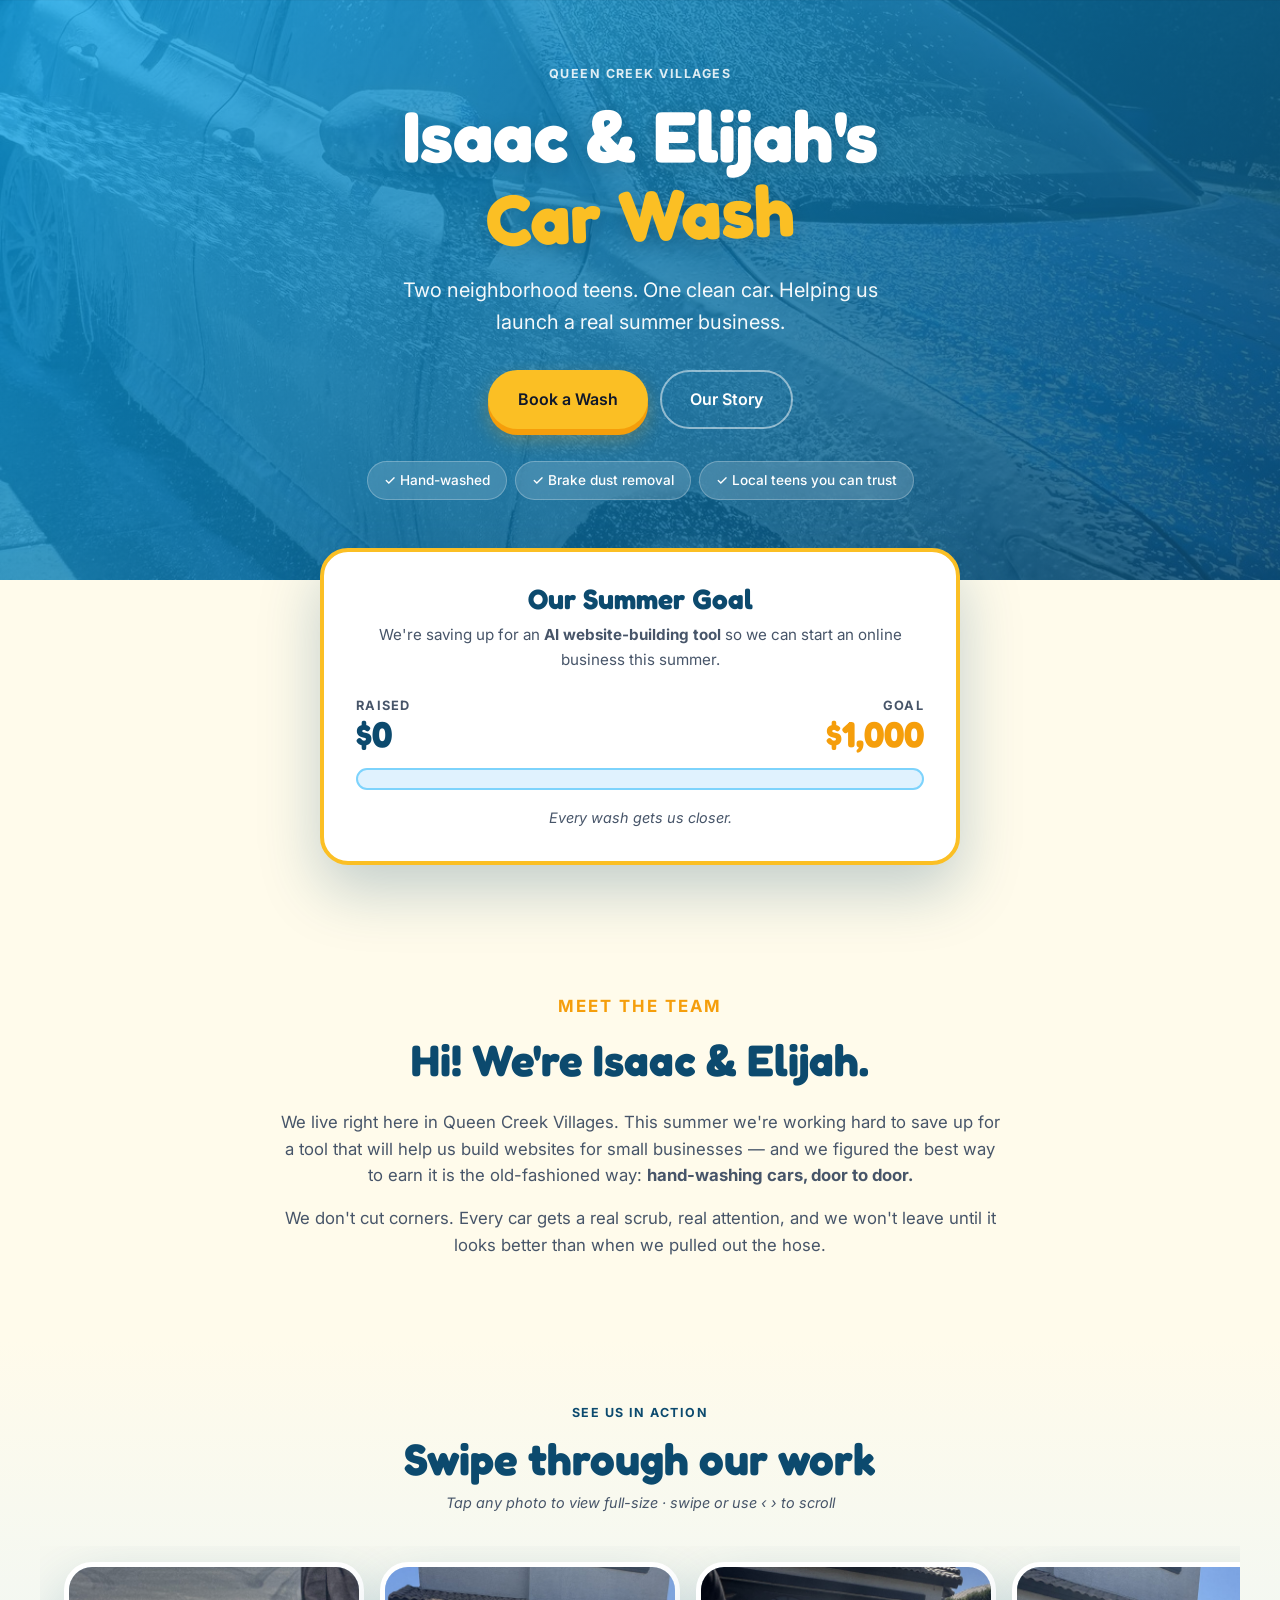
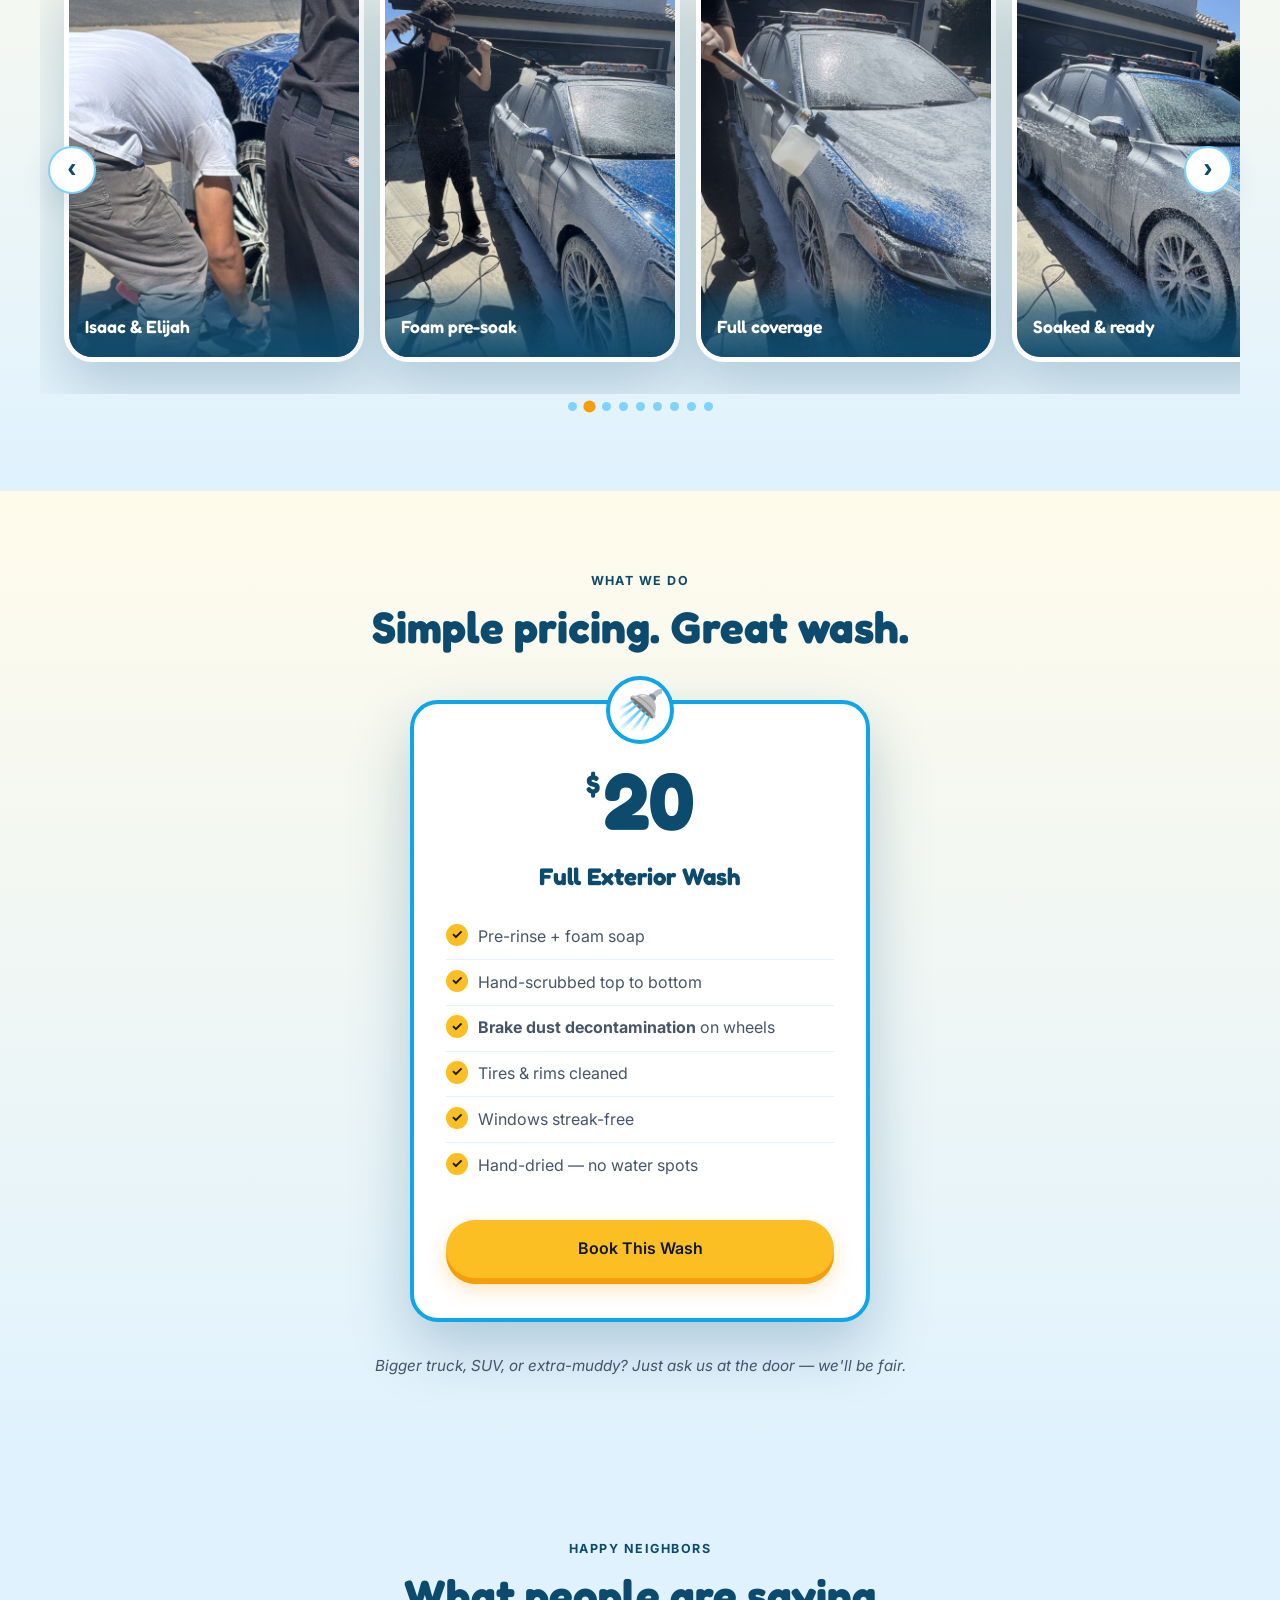
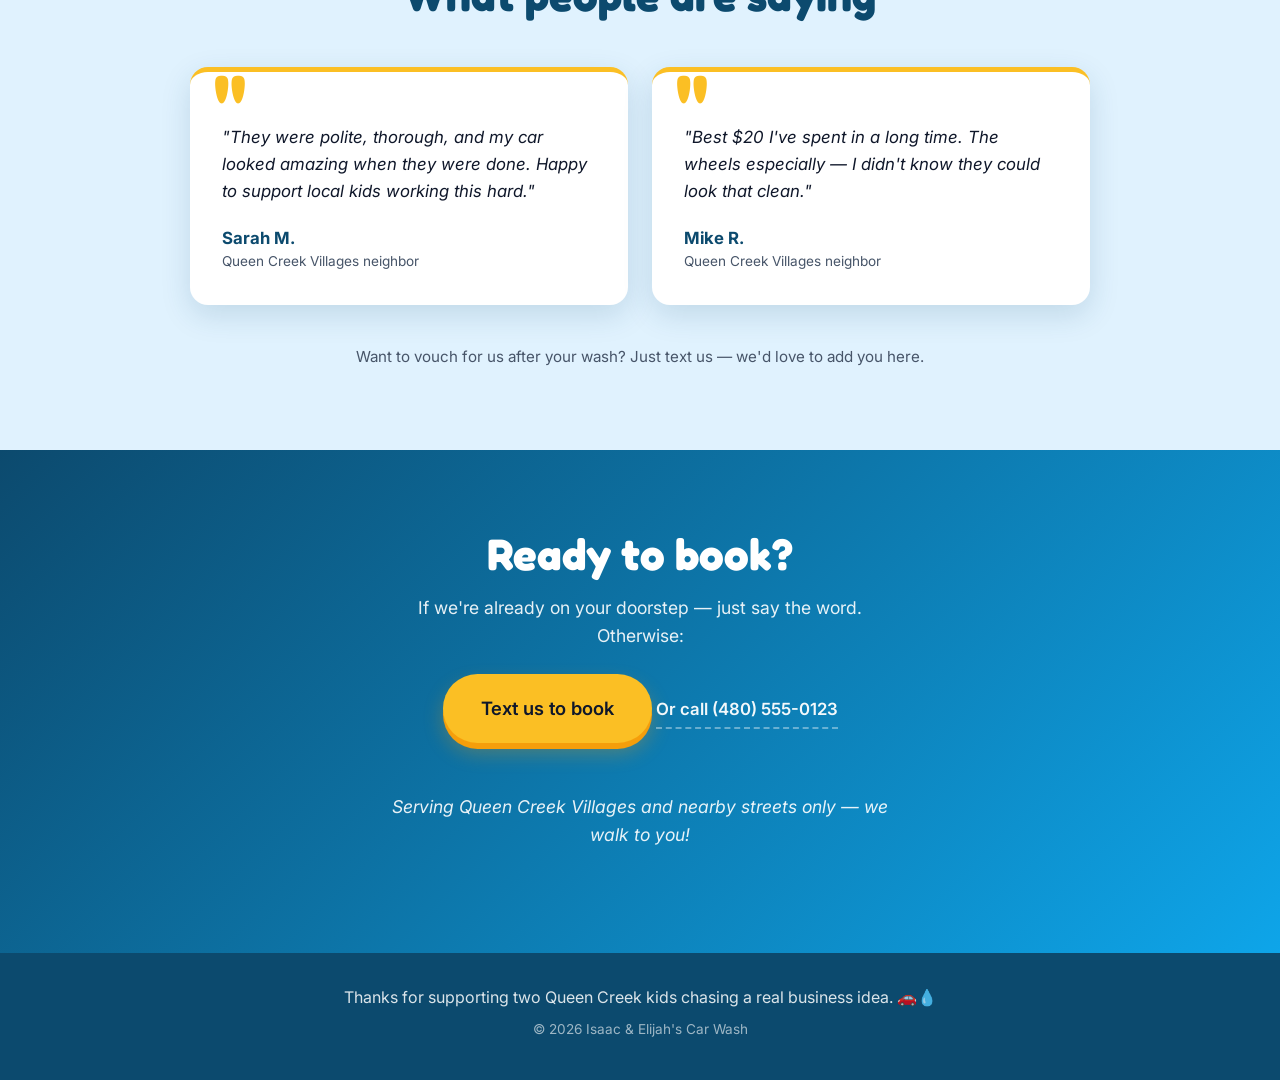
==== commit e901ddc6: "Consolidate photos into swipeable carousel with lightbox Replaces the split story-photos grid and ga" ====
--- a/index.html
+++ b/index.html
@@ -75,25 +75,64 @@
 
     <!-- ============ STORY ============ -->
     <section class="story" id="story">
-      <div class="story-grid">
-        <div class="story-photos">
-          <figure class="photo-slot">
+      <div class="story-inner">
+        <p class="eyebrow accent center">Meet the team</p>
+        <h2 class="center">Hi! We're Isaac &amp; Elijah.</h2>
+        <p>We live right here in Queen Creek Villages. This summer we're working hard to save up for a tool that will help us build websites for small businesses — and we figured the best way to earn it is the old-fashioned way: <strong>hand-washing cars, door to door.</strong></p>
+        <p>We don't cut corners. Every car gets a real scrub, real attention, and we won't leave until it looks better than when we pulled out the hose.</p>
+      </div>
+    </section>
+
+    <!-- ============ CAROUSEL ============ -->
+    <section class="carousel-section">
+      <p class="eyebrow center">See us in action</p>
+      <h2 class="center">Swipe through our work</h2>
+      <p class="carousel-hint">Tap any photo to view full-size · swipe or use ‹ › to scroll</p>
+
+      <div class="carousel" role="region" aria-label="Photo gallery of Isaac and Elijah at work">
+        <button class="carousel-nav carousel-nav-prev" type="button" aria-label="Previous photos">‹</button>
+        <div class="carousel-track" id="carouselTrack">
+          <button type="button" class="carousel-card" data-img="images/team.jpg" data-alt="Isaac and Elijah working as a team at the wheel">
+            <img src="images/team.jpg" alt="Isaac and Elijah working as a team at the wheel" loading="lazy" />
+            <span class="carousel-caption">Isaac &amp; Elijah</span>
+          </button>
+          <button type="button" class="carousel-card" data-img="images/foam.jpg" data-alt="Applying foam soap with a pressure cannon">
             <img src="images/foam.jpg" alt="Applying foam soap with a pressure cannon" loading="lazy" />
-          </figure>
-          <figure class="photo-slot">
-            <img src="images/portrait.jpg" alt="Hand-scrubbing the wheel with a microfiber mitt" loading="lazy" />
-          </figure>
-          <figure class="photo-slot">
-            <img src="images/drying.jpg" alt="Hand-drying for a streak-free finish" loading="lazy" />
-          </figure>
-        </div>
-        <div class="story-text">
-          <p class="eyebrow accent">Meet the team</p>
-          <h2>Hi! We're Isaac &amp; Elijah.</h2>
-          <p>We live right here in Queen Creek Villages. This summer we're working hard to save up for a tool that will help us build websites for small businesses — and we figured the best way to earn it is the old-fashioned way: <strong>hand-washing cars, door to door.</strong></p>
-          <p>We don't cut corners. Every car gets a real scrub, real attention, and we won't leave until it looks better than when we pulled out the hose.</p>
-        </div>
-      </div>
+            <span class="carousel-caption">Foam pre-soak</span>
+          </button>
+          <button type="button" class="carousel-card" data-img="images/spray.jpg" data-alt="Foam coverage over the whole car">
+            <img src="images/spray.jpg" alt="Foam coverage over the whole car" loading="lazy" />
+            <span class="carousel-caption">Full coverage</span>
+          </button>
+          <button type="button" class="carousel-card" data-img="images/hero.jpg" data-alt="Car fully covered in cleaning foam">
+            <img src="images/hero.jpg" alt="Car fully covered in cleaning foam" loading="lazy" />
+            <span class="carousel-caption">Soaked &amp; ready</span>
+          </button>
+          <button type="button" class="carousel-card" data-img="images/detail.jpg" data-alt="Hand-scrubbing the side panel with a microfiber mitt">
+            <img src="images/detail.jpg" alt="Hand-scrubbing the side panel with a microfiber mitt" loading="lazy" />
+            <span class="carousel-caption">Hand-scrubbed</span>
+          </button>
+          <button type="button" class="carousel-card" data-img="images/portrait.jpg" data-alt="Detailing the wheel and removing brake dust">
+            <img src="images/portrait.jpg" alt="Detailing the wheel and removing brake dust" loading="lazy" />
+            <span class="carousel-caption">Brake dust gone</span>
+          </button>
+          <button type="button" class="carousel-card" data-img="images/rinse.jpg" data-alt="Rinsing the roof and windows clean">
+            <img src="images/rinse.jpg" alt="Rinsing the roof and windows clean" loading="lazy" />
+            <span class="carousel-caption">Rinse</span>
+          </button>
+          <button type="button" class="carousel-card" data-img="images/drying.jpg" data-alt="Hand-drying the car with a microfiber towel">
+            <img src="images/drying.jpg" alt="Hand-drying the car with a microfiber towel" loading="lazy" />
+            <span class="carousel-caption">Hand-dried</span>
+          </button>
+          <button type="button" class="carousel-card" data-img="images/shine.jpg" data-alt="Gleaming polished finish reflected in the door panel">
+            <img src="images/shine.jpg" alt="Gleaming polished finish reflected in the door panel" loading="lazy" />
+            <span class="carousel-caption">Streak-free shine</span>
+          </button>
+        </div>
+        <button class="carousel-nav carousel-nav-next" type="button" aria-label="Next photos">›</button>
+      </div>
+
+      <div class="carousel-dots" id="carouselDots" aria-hidden="true"></div>
     </section>
 
     <!-- ============ SERVICES ============ -->
@@ -124,18 +163,6 @@
       </p>
     </section>
 
-    <!-- ============ GALLERY ============ -->
-    <section class="gallery">
-      <p class="eyebrow center">Recent work</p>
-      <h2 class="center">See the difference</h2>
-      <div class="gallery-strip">
-        <figure><img src="images/spray.jpg" alt="Foam pre-soak covering the whole car" loading="lazy" /></figure>
-        <figure><img src="images/detail.jpg" alt="Hand-scrubbing the side panel" loading="lazy" /></figure>
-        <figure><img src="images/rinse.jpg" alt="Rinsing the roof and windows clean" loading="lazy" /></figure>
-        <figure><img src="images/shine.jpg" alt="Polished, gleaming finish after the wash" loading="lazy" /></figure>
-      </div>
-    </section>
-
     <!-- ============ TESTIMONIALS ============ -->
     <section class="testimonials">
       <p class="eyebrow center">Happy neighbors</p>
@@ -191,6 +218,15 @@
 
   </main>
 
+  <!-- ============ LIGHTBOX ============ -->
+  <dialog class="lightbox" id="lightbox" aria-label="Photo viewer">
+    <button class="lightbox-close" type="button" aria-label="Close">×</button>
+    <button class="lightbox-prev" type="button" aria-label="Previous photo">‹</button>
+    <button class="lightbox-next" type="button" aria-label="Next photo">›</button>
+    <img class="lightbox-img" id="lightboxImg" src="" alt="" />
+    <div class="lightbox-counter" id="lightboxCounter"></div>
+  </dialog>
+
   <script src="script.js"></script>
 </body>
 </html>
--- a/styles.css
+++ b/styles.css
@@ -340,73 +340,317 @@
   background: var(--cream);
 }
 
-.story-grid {
-  max-width: 1100px;
+.story-inner {
+  max-width: 720px;
   margin: 0 auto;
-  display: grid;
-  grid-template-columns: 1fr;
-  gap: 3rem;
-  align-items: center;
-}
-
-@media (min-width: 768px) {
-  .story-grid {
-    grid-template-columns: 1fr 1fr;
+  text-align: center;
+}
+
+.story-inner h2 {
+  font-size: clamp(2rem, 4vw, 2.75rem);
+  margin-bottom: 1.5rem;
+  color: var(--blue-deep);
+}
+
+.story-inner p {
+  margin-bottom: 1rem;
+  color: var(--ink-soft);
+  font-size: 1.05rem;
+  text-align: left;
+}
+
+.story-inner p:last-child {
+  margin-bottom: 0;
+}
+
+@media (min-width: 640px) {
+  .story-inner p {
+    text-align: center;
   }
 }
 
-.story-photos {
-  display: grid;
-  grid-template-columns: 1fr;
+/* ============ CAROUSEL ============ */
+
+.carousel-section {
+  padding: 4rem 0 5rem;
+  background: linear-gradient(180deg, var(--cream) 0%, var(--blue-bg) 100%);
+  overflow: hidden;
+}
+
+.carousel-section h2 {
+  font-size: clamp(2rem, 4vw, 2.75rem);
+  margin-bottom: 0.5rem;
+  color: var(--blue-deep);
+}
+
+.carousel-hint {
+  text-align: center;
+  color: var(--ink-soft);
+  font-size: 0.9rem;
+  margin-bottom: 2rem;
+  font-style: italic;
+}
+
+.carousel {
+  position: relative;
+  max-width: 1200px;
+  margin: 0 auto;
+}
+
+.carousel-track {
+  display: flex;
   gap: 1rem;
-}
-
-@media (min-width: 500px) {
-  .story-photos {
-    grid-template-columns: repeat(3, 1fr);
-    gap: 0.75rem;
-  }
-}
-
-.photo-slot {
-  border-radius: var(--radius);
-  box-shadow: var(--shadow);
-  border: 3px solid var(--white);
+  overflow-x: auto;
+  overflow-y: hidden;
+  scroll-snap-type: x mandatory;
+  scroll-behavior: smooth;
+  -webkit-overflow-scrolling: touch;
+  padding: 1rem 1.5rem 2rem;
+  scrollbar-width: none;
+}
+
+.carousel-track::-webkit-scrollbar {
+  display: none;
+}
+
+.carousel-card {
+  flex: 0 0 78vw;
+  max-width: 340px;
+  aspect-ratio: 3/4;
+  scroll-snap-align: center;
+  border-radius: var(--radius-lg);
+  overflow: hidden;
+  box-shadow: var(--shadow-lg);
+  border: 5px solid var(--white);
   position: relative;
-  overflow: hidden;
-  margin: 0;
+  cursor: zoom-in;
   background: var(--blue-bg);
-  aspect-ratio: 3/4;
-}
-
-.photo-slot img {
+  padding: 0;
+  font: inherit;
+  transition: transform 0.25s ease, box-shadow 0.25s ease;
+}
+
+.carousel-card:hover,
+.carousel-card:focus-visible {
+  transform: translateY(-6px) scale(1.01);
+  box-shadow: 0 30px 70px rgba(12, 74, 110, 0.3);
+}
+
+.carousel-card:focus-visible {
+  outline: 4px solid var(--sun);
+  outline-offset: 4px;
+}
+
+.carousel-card img {
   width: 100%;
   height: 100%;
   object-fit: cover;
-  object-position: center 35%;
   display: block;
-  image-orientation: from-image;
-  transition: transform 0.4s ease;
-}
-
-.photo-slot:hover img {
-  transform: scale(1.04);
-}
-
-.story-text h2 {
-  font-size: clamp(2rem, 4vw, 2.75rem);
-  margin-bottom: 1.25rem;
-  color: var(--blue-deep);
-}
-
-.story-text p {
-  margin-bottom: 1rem;
-  color: var(--ink-soft);
-  font-size: 1.05rem;
-}
-
-.story-text p:last-child {
-  margin-bottom: 0;
+}
+
+.carousel-caption {
+  position: absolute;
+  left: 0;
+  right: 0;
+  bottom: 0;
+  padding: 2rem 1rem 1rem;
+  background: linear-gradient(to top, rgba(12, 74, 110, 0.95) 0%, rgba(12, 74, 110, 0.6) 60%, transparent 100%);
+  color: var(--white);
+  font-family: 'Fredoka', sans-serif;
+  font-weight: 600;
+  font-size: 1.1rem;
+  text-align: left;
+  pointer-events: none;
+}
+
+@media (min-width: 768px) {
+  .carousel-card {
+    flex: 0 0 300px;
+  }
+}
+
+.carousel-nav {
+  position: absolute;
+  top: 50%;
+  transform: translateY(-50%);
+  width: 48px;
+  height: 48px;
+  border-radius: 50%;
+  background: var(--white);
+  border: 2px solid var(--blue-light);
+  color: var(--blue-deep);
+  font-size: 1.75rem;
+  font-weight: 700;
+  cursor: pointer;
+  display: none;
+  align-items: center;
+  justify-content: center;
+  box-shadow: var(--shadow);
+  z-index: 5;
+  transition: transform 0.15s ease, background 0.15s ease;
+  line-height: 0;
+  padding-bottom: 4px;
+}
+
+.carousel-nav:hover {
+  background: var(--sun);
+  transform: translateY(-50%) scale(1.08);
+}
+
+.carousel-nav-prev { left: 0.5rem; }
+.carousel-nav-next { right: 0.5rem; }
+
+@media (min-width: 768px) {
+  .carousel-nav {
+    display: flex;
+  }
+}
+
+.carousel-dots {
+  display: flex;
+  justify-content: center;
+  gap: 0.5rem;
+  margin-top: 0.5rem;
+}
+
+.carousel-dots .dot {
+  width: 9px;
+  height: 9px;
+  border-radius: 50%;
+  background: var(--blue-light);
+  transition: background 0.2s ease, transform 0.2s ease;
+  cursor: pointer;
+  border: none;
+  padding: 0;
+}
+
+.carousel-dots .dot.active {
+  background: var(--sun-deep);
+  transform: scale(1.35);
+}
+
+/* ============ LIGHTBOX ============ */
+
+.lightbox {
+  position: fixed;
+  inset: 0;
+  width: 100vw;
+  height: 100vh;
+  max-width: none;
+  max-height: none;
+  padding: 0;
+  margin: 0;
+  border: none;
+  background: transparent;
+  z-index: 1000;
+}
+
+.lightbox::backdrop {
+  background: rgba(12, 25, 40, 0.94);
+  backdrop-filter: blur(8px);
+  -webkit-backdrop-filter: blur(8px);
+}
+
+.lightbox[open] {
+  display: flex;
+  align-items: center;
+  justify-content: center;
+  background: rgba(12, 25, 40, 0.94);
+}
+
+.lightbox-img {
+  max-width: 92vw;
+  max-height: 86vh;
+  object-fit: contain;
+  border-radius: 12px;
+  box-shadow: 0 20px 80px rgba(0, 0, 0, 0.6);
+  animation: lb-pop 0.25s ease;
+}
+
+@keyframes lb-pop {
+  from { opacity: 0; transform: scale(0.96); }
+  to { opacity: 1; transform: scale(1); }
+}
+
+.lightbox-close,
+.lightbox-prev,
+.lightbox-next {
+  position: absolute;
+  background: rgba(255, 255, 255, 0.15);
+  border: 2px solid rgba(255, 255, 255, 0.25);
+  color: var(--white);
+  cursor: pointer;
+  display: flex;
+  align-items: center;
+  justify-content: center;
+  border-radius: 50%;
+  transition: background 0.15s ease, transform 0.15s ease;
+  z-index: 10;
+  backdrop-filter: blur(6px);
+  -webkit-backdrop-filter: blur(6px);
+}
+
+.lightbox-close:hover,
+.lightbox-prev:hover,
+.lightbox-next:hover {
+  background: var(--sun);
+  color: var(--ink);
+  border-color: var(--sun);
+}
+
+.lightbox-close {
+  top: 1rem;
+  right: 1rem;
+  width: 48px;
+  height: 48px;
+  font-size: 1.75rem;
+  line-height: 0;
+  padding-bottom: 3px;
+}
+
+.lightbox-prev,
+.lightbox-next {
+  top: 50%;
+  transform: translateY(-50%);
+  width: 56px;
+  height: 56px;
+  font-size: 2.25rem;
+  line-height: 0;
+  padding-bottom: 4px;
+}
+
+.lightbox-prev:hover,
+.lightbox-next:hover {
+  transform: translateY(-50%) scale(1.08);
+}
+
+.lightbox-prev { left: 1rem; }
+.lightbox-next { right: 1rem; }
+
+@media (max-width: 480px) {
+  .lightbox-prev { left: 0.5rem; }
+  .lightbox-next { right: 0.5rem; }
+  .lightbox-prev,
+  .lightbox-next {
+    width: 44px;
+    height: 44px;
+    font-size: 1.75rem;
+  }
+}
+
+.lightbox-counter {
+  position: absolute;
+  bottom: 1.5rem;
+  left: 50%;
+  transform: translateX(-50%);
+  color: rgba(255, 255, 255, 0.9);
+  font-weight: 600;
+  font-size: 0.95rem;
+  background: rgba(0, 0, 0, 0.35);
+  padding: 0.4rem 1rem;
+  border-radius: 999px;
+  backdrop-filter: blur(6px);
+  -webkit-backdrop-filter: blur(6px);
 }
 
 /* ============ SERVICES ============ */
@@ -522,58 +766,6 @@
   font-size: 0.95rem;
 }
 
-/* ============ GALLERY ============ */
-
-.gallery {
-  padding: 5rem 1.5rem;
-  background: var(--cream);
-  text-align: center;
-}
-
-.gallery h2 {
-  font-size: clamp(2rem, 4vw, 2.75rem);
-  margin-bottom: 3rem;
-  color: var(--blue-deep);
-}
-
-.gallery-strip {
-  max-width: 1100px;
-  margin: 0 auto;
-  display: grid;
-  grid-template-columns: repeat(2, 1fr);
-  gap: 1rem;
-}
-
-@media (min-width: 768px) {
-  .gallery-strip {
-    grid-template-columns: repeat(4, 1fr);
-  }
-}
-
-.gallery-strip figure {
-  margin: 0;
-  border-radius: var(--radius);
-  overflow: hidden;
-  box-shadow: var(--shadow);
-  aspect-ratio: 1;
-  background: var(--blue-bg);
-  border: 3px solid var(--white);
-}
-
-.gallery-strip img {
-  width: 100%;
-  height: 100%;
-  object-fit: cover;
-  object-position: center 30%;
-  display: block;
-  image-orientation: from-image;
-  transition: transform 0.4s ease;
-}
-
-.gallery-strip figure:hover img {
-  transform: scale(1.06);
-}
-
 /* ============ TESTIMONIALS ============ */
 
 .testimonials {
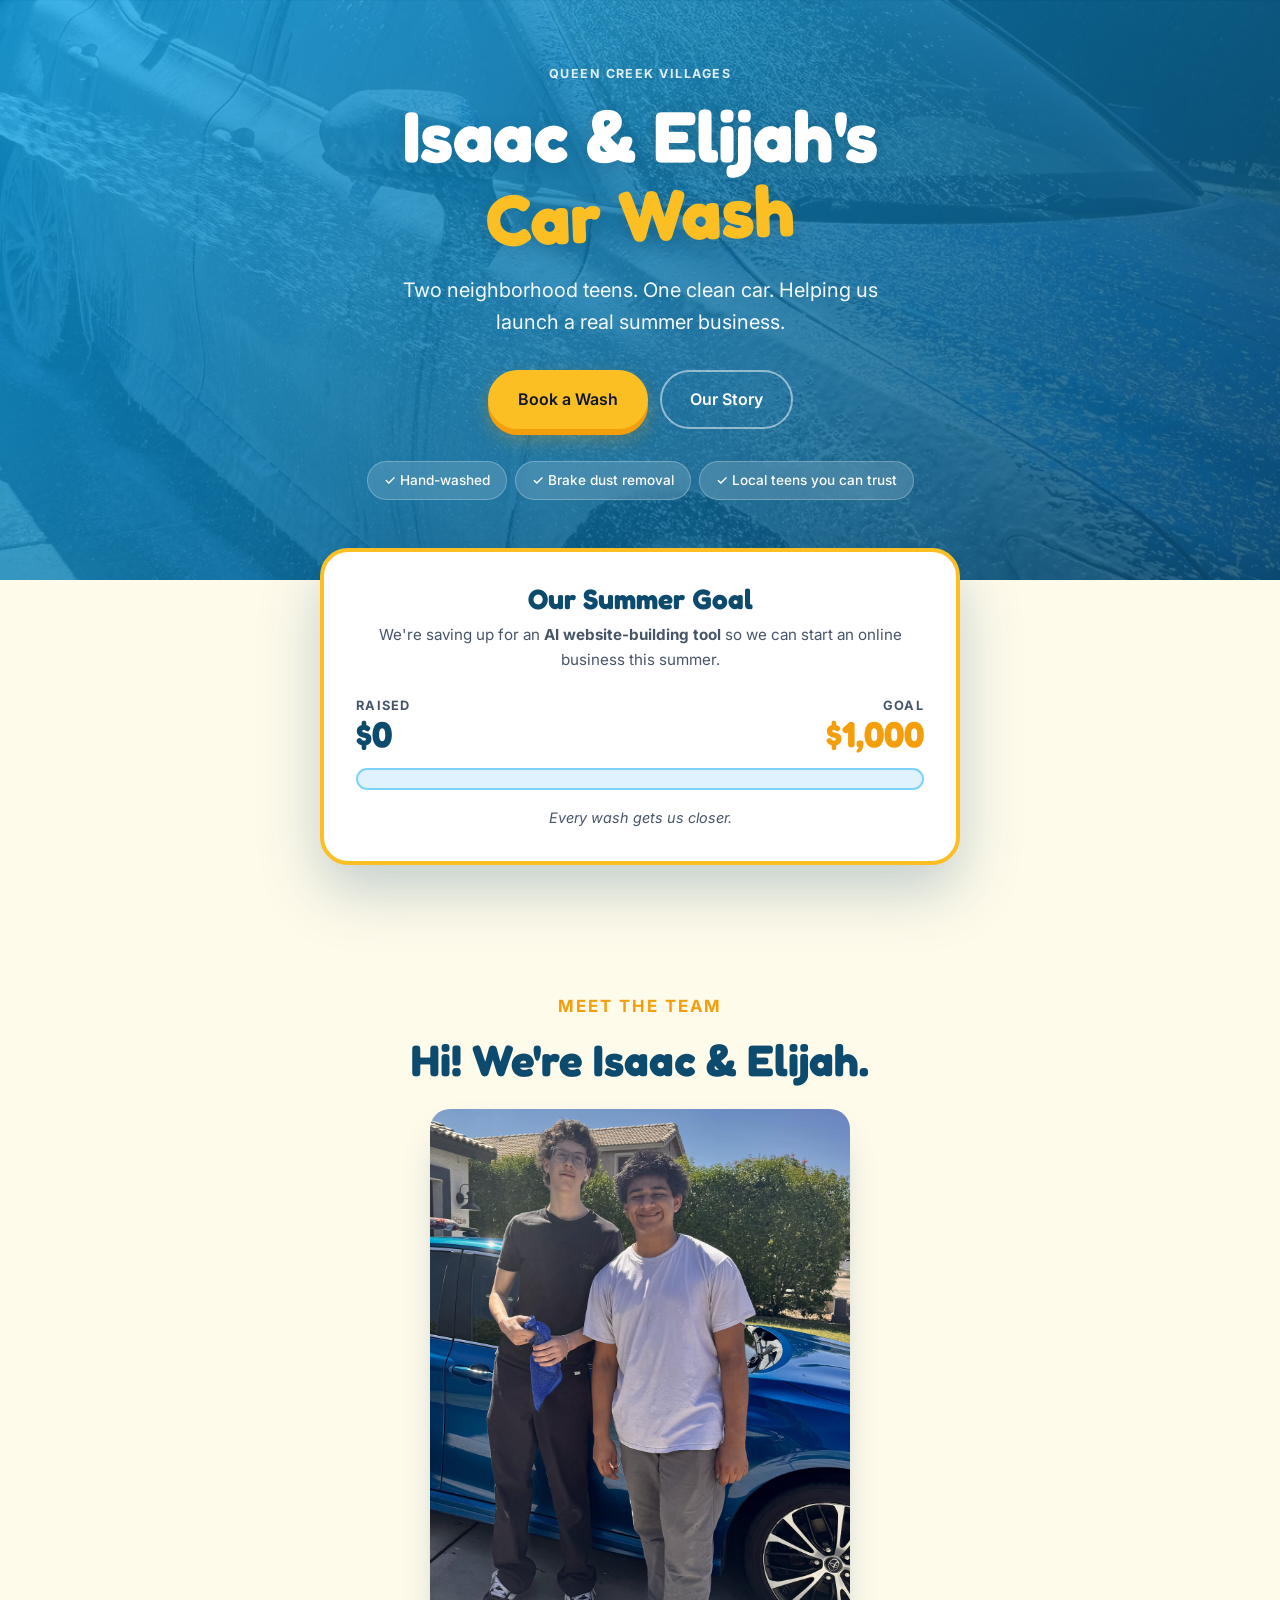
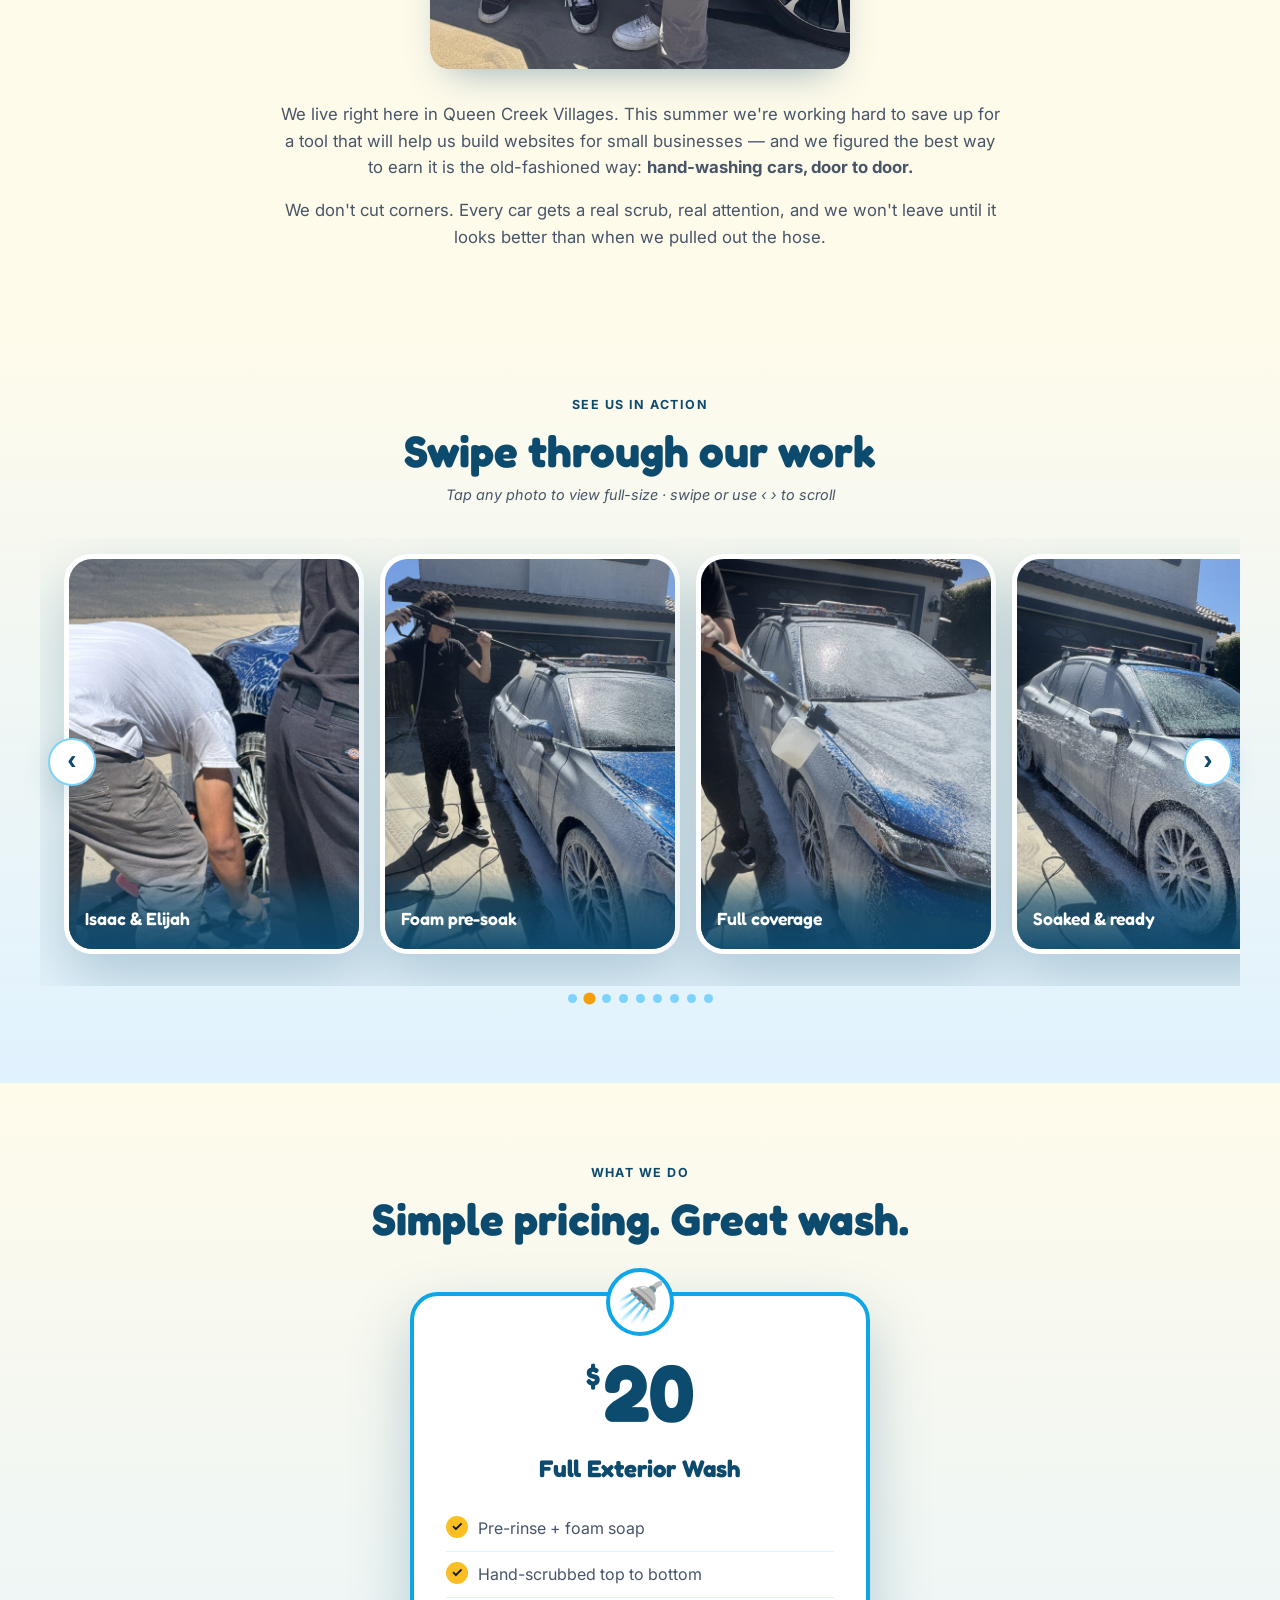
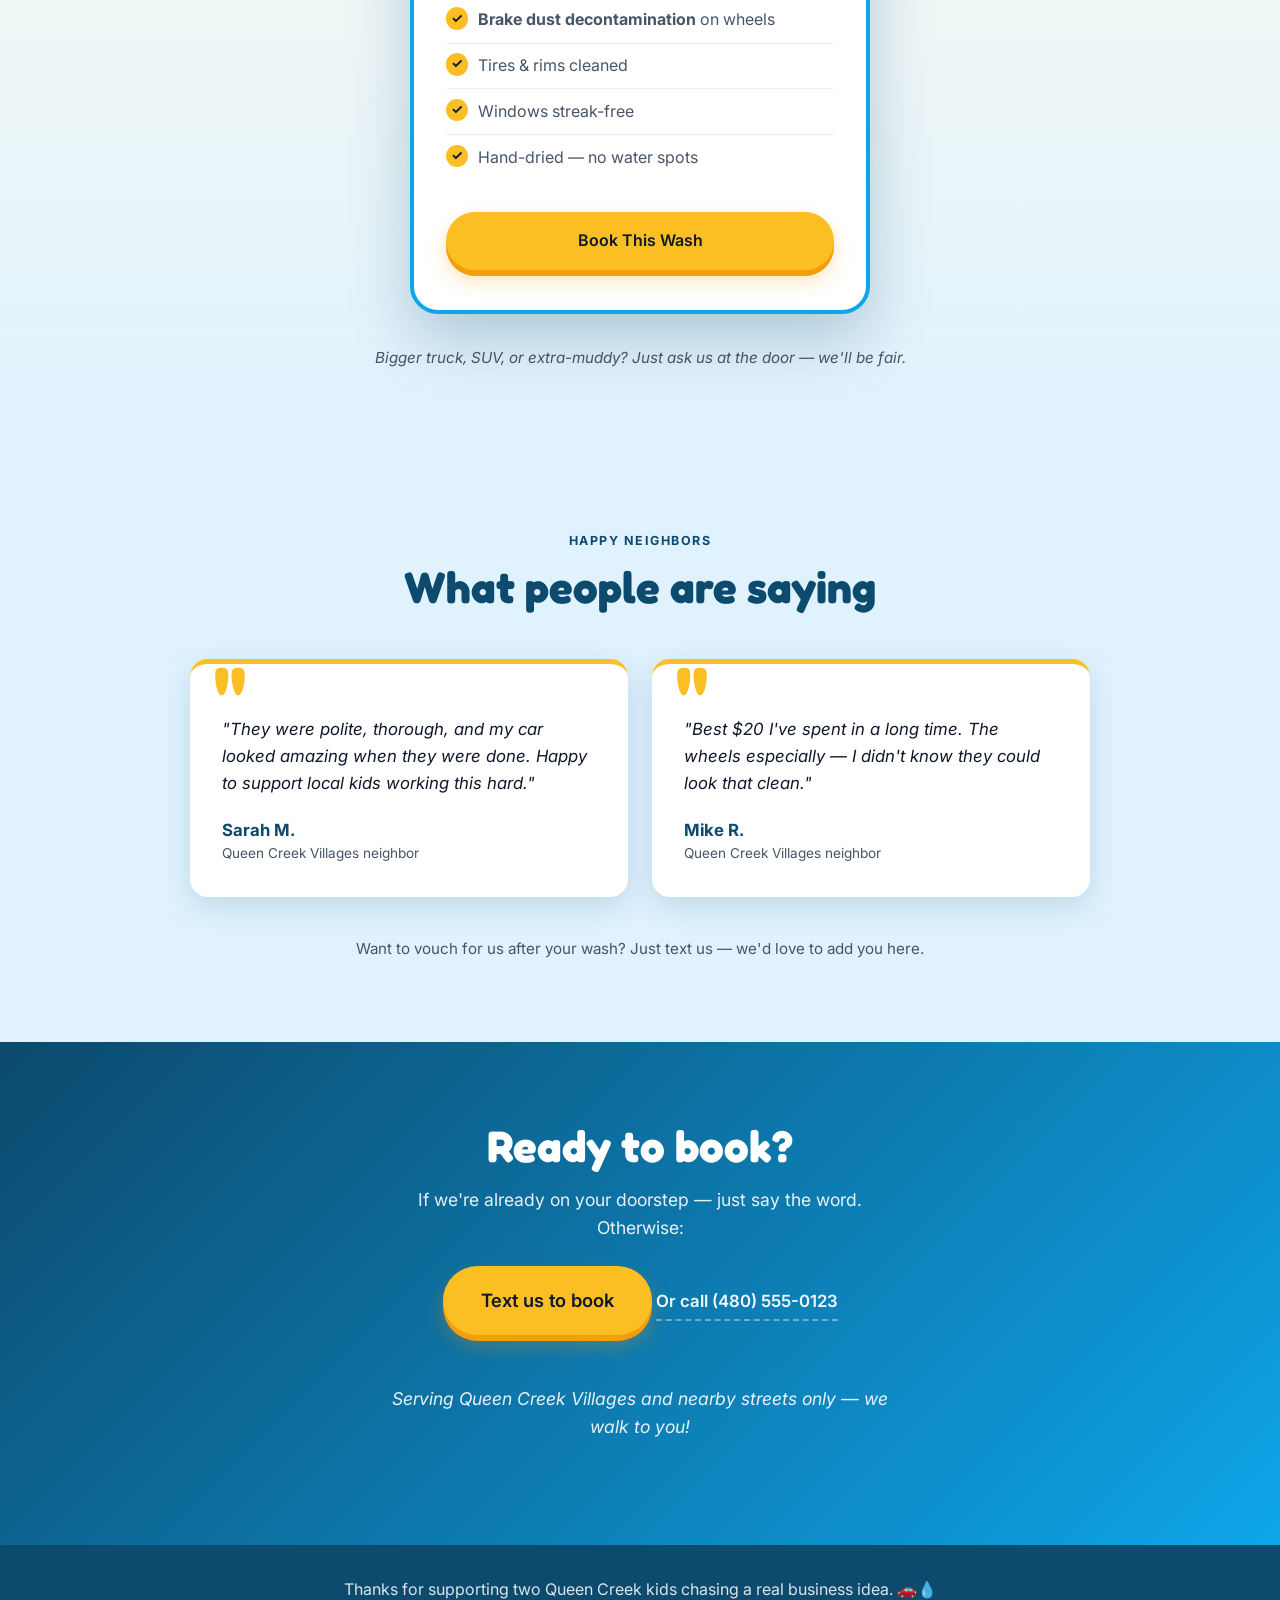
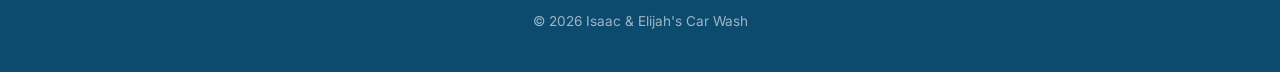
==== commit b33acbe5: "Add Isaac & Elijah portrait to Meet the Team section Showcases the two of them smiling in front of a" ====
--- a/index.html
+++ b/index.html
@@ -78,6 +78,9 @@
       <div class="story-inner">
         <p class="eyebrow accent center">Meet the team</p>
         <h2 class="center">Hi! We're Isaac &amp; Elijah.</h2>
+        <figure class="story-portrait">
+          <img src="images/isaac-elijah.jpg" alt="Isaac and Elijah smiling in front of a freshly washed blue car" loading="lazy" />
+        </figure>
         <p>We live right here in Queen Creek Villages. This summer we're working hard to save up for a tool that will help us build websites for small businesses — and we figured the best way to earn it is the old-fashioned way: <strong>hand-washing cars, door to door.</strong></p>
         <p>We don't cut corners. Every car gets a real scrub, real attention, and we won't leave until it looks better than when we pulled out the hose.</p>
       </div>
--- a/styles.css
+++ b/styles.css
@@ -352,6 +352,25 @@
   color: var(--blue-deep);
 }
 
+.story-portrait {
+  margin: 0 auto 2rem;
+  max-width: 360px;
+}
+
+.story-portrait img {
+  width: 100%;
+  height: auto;
+  display: block;
+  border-radius: 1.25rem;
+  box-shadow: 0 18px 40px -18px rgba(12, 74, 110, 0.45);
+}
+
+@media (min-width: 640px) {
+  .story-portrait {
+    max-width: 420px;
+  }
+}
+
 .story-inner p {
   margin-bottom: 1rem;
   color: var(--ink-soft);
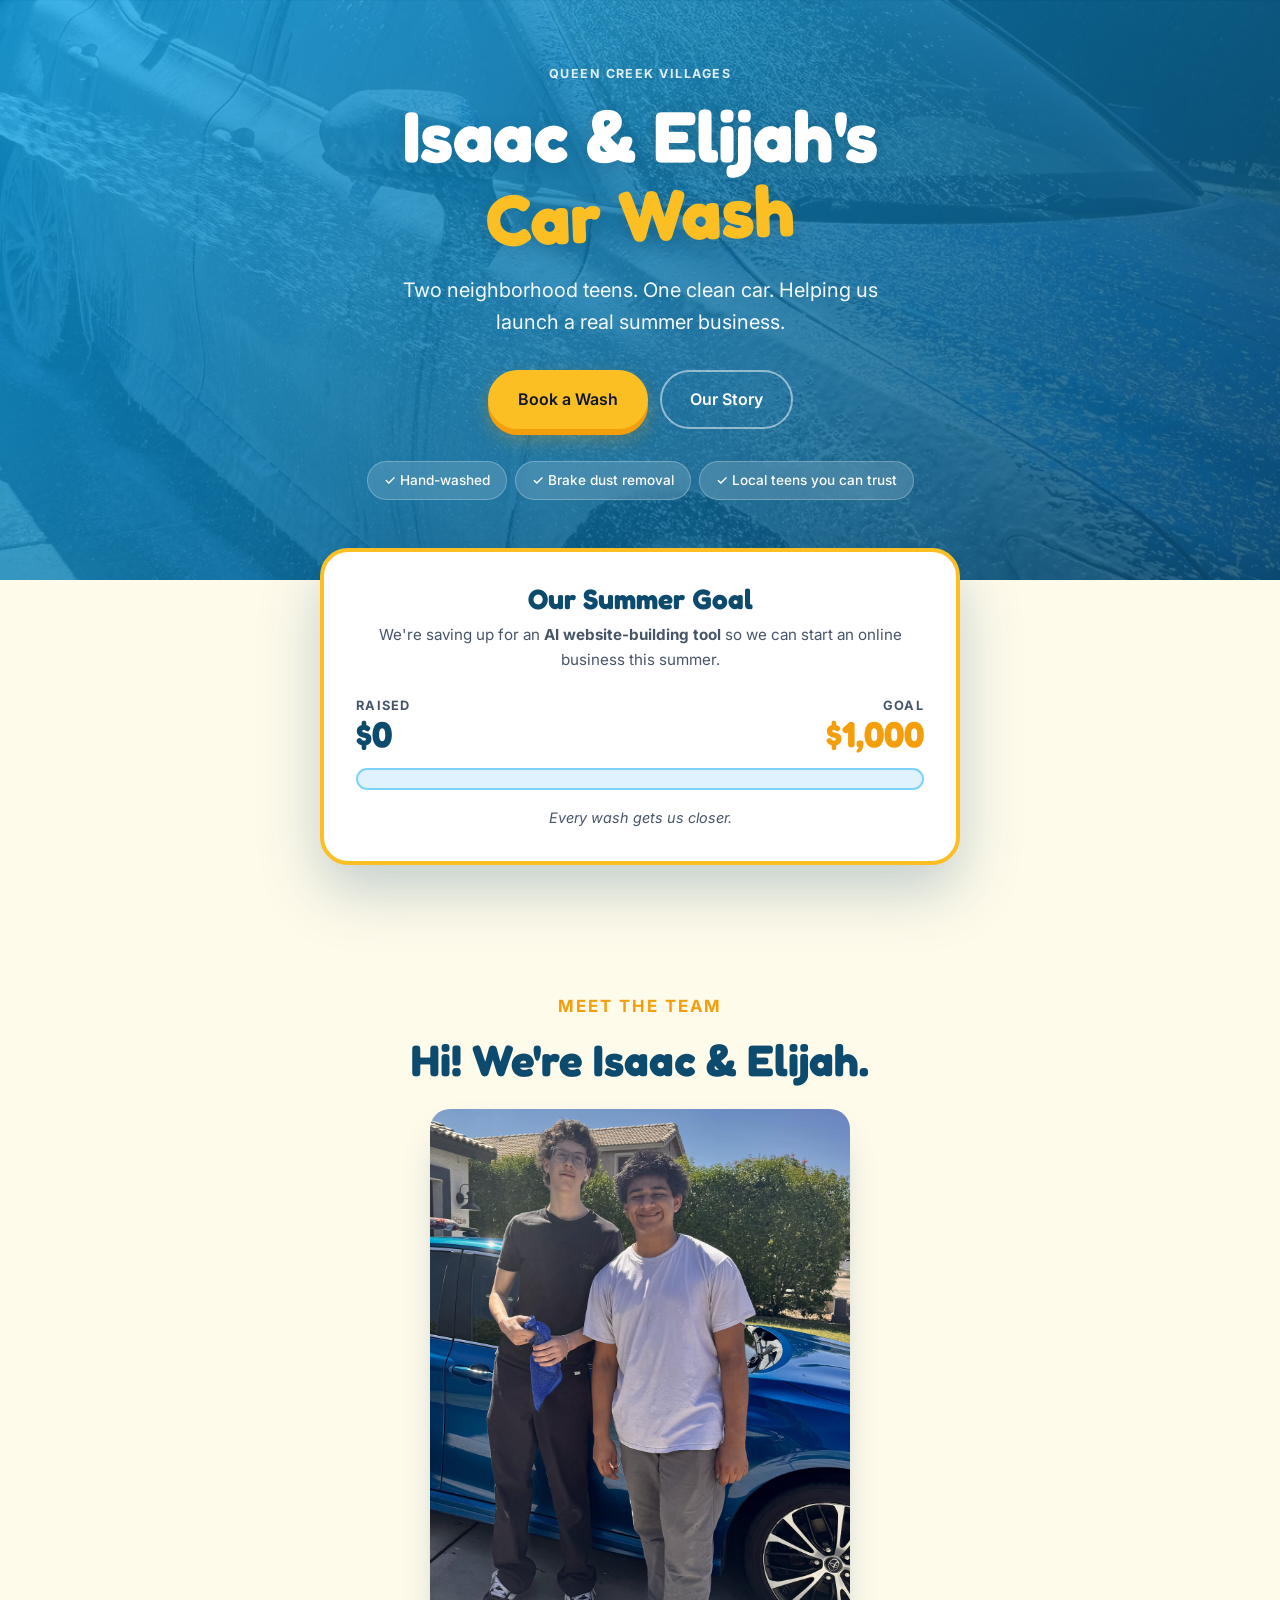
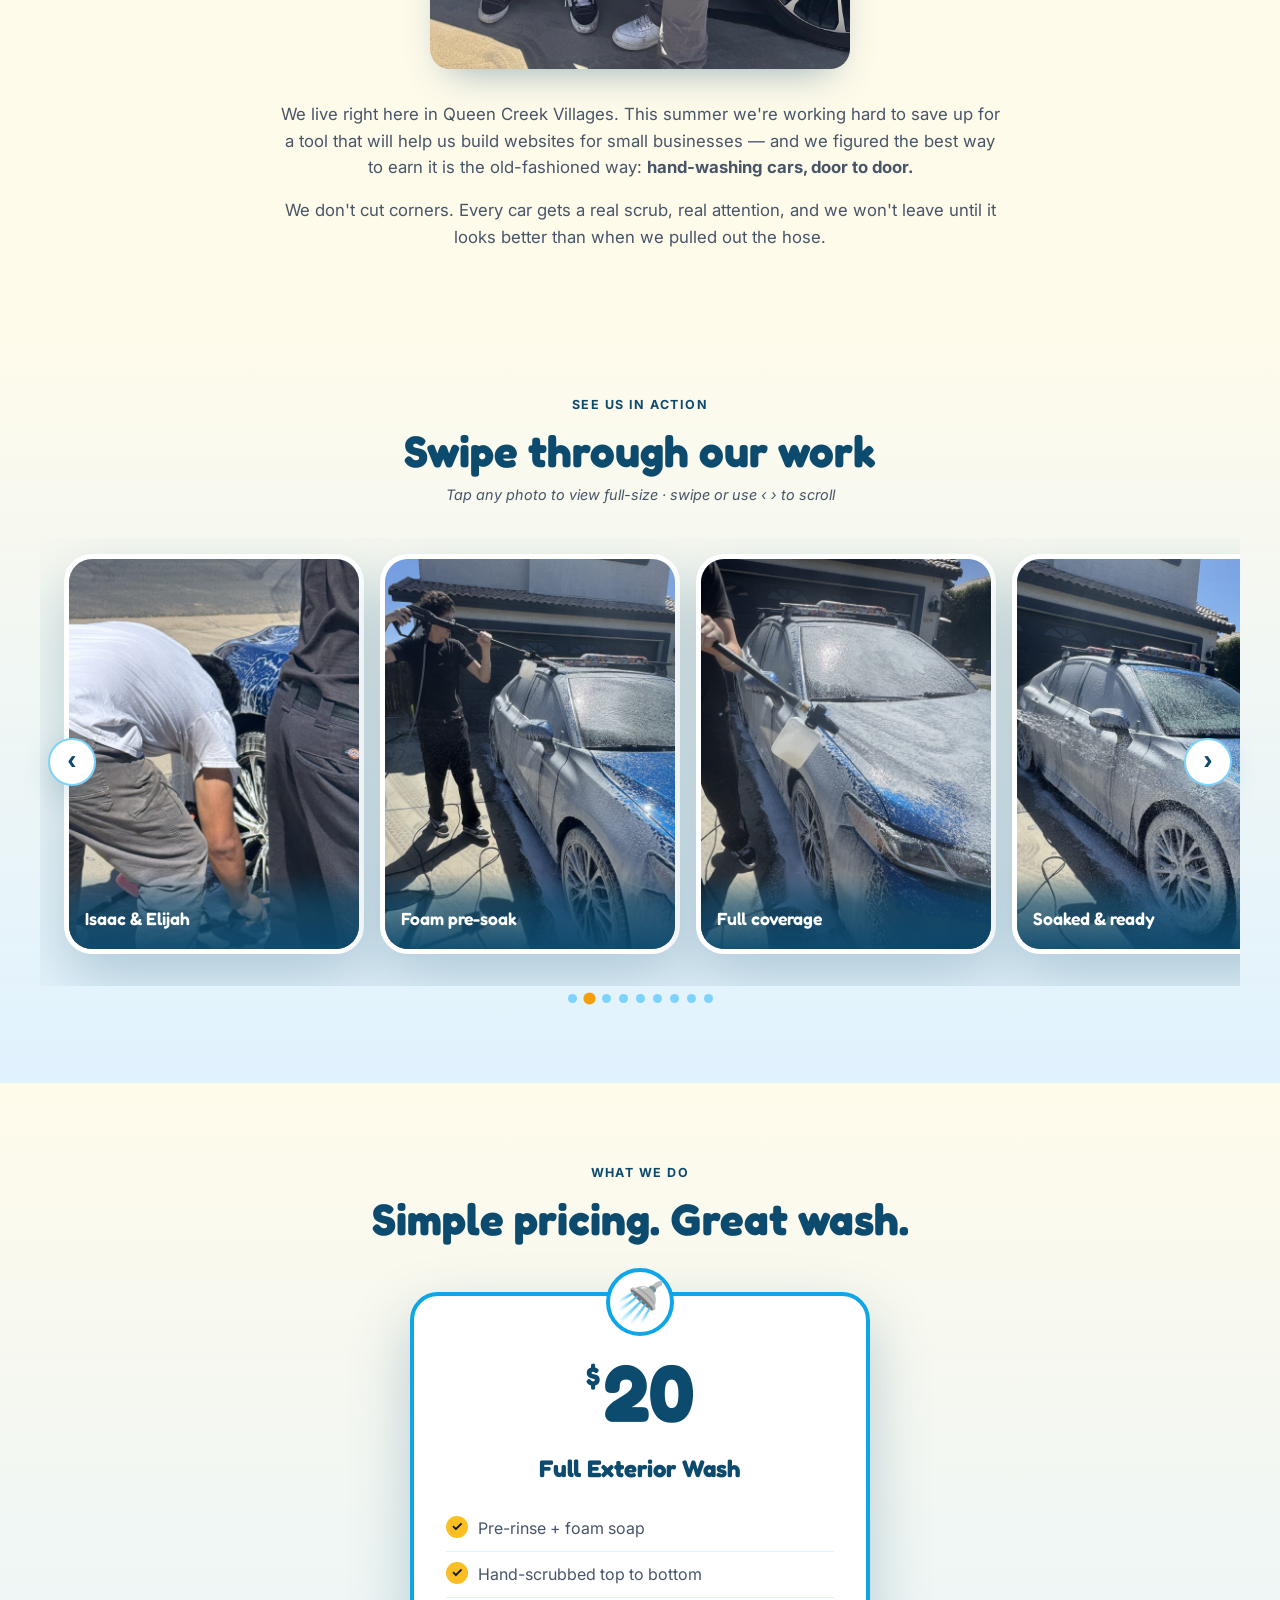
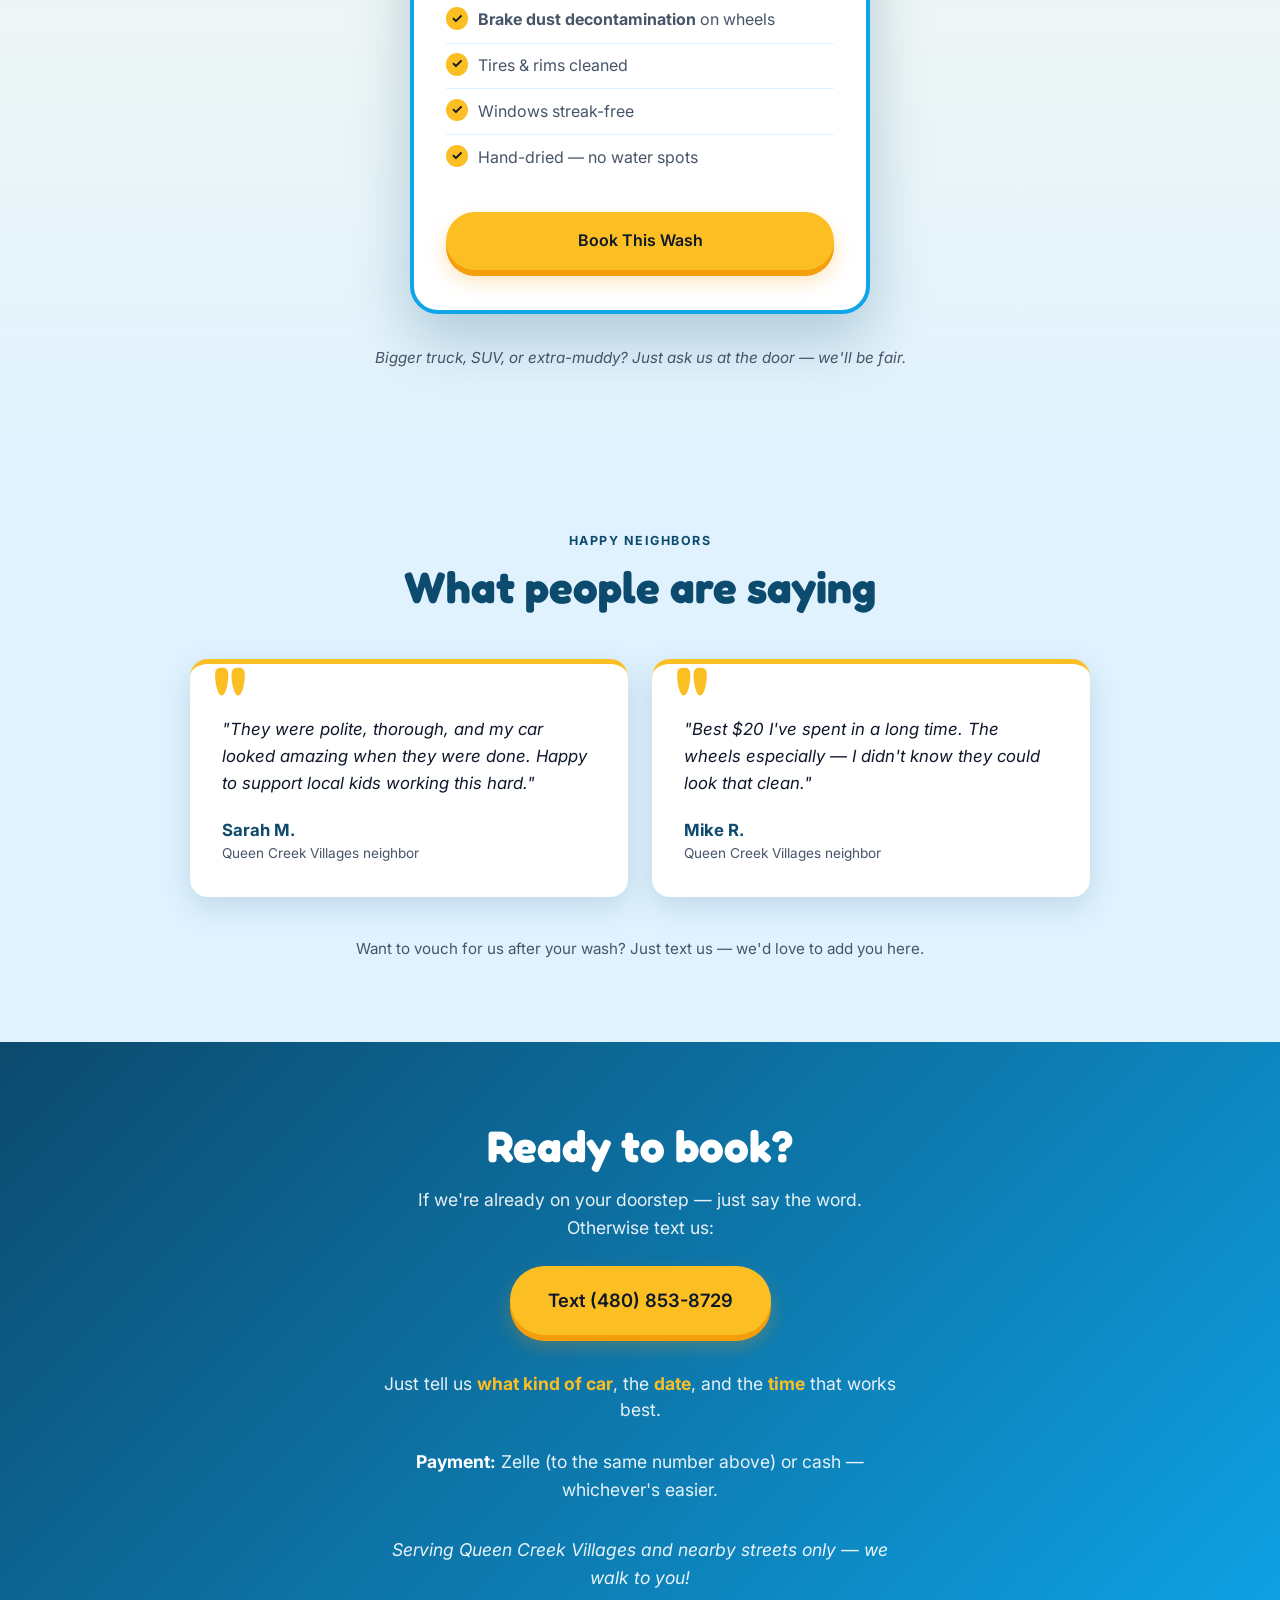
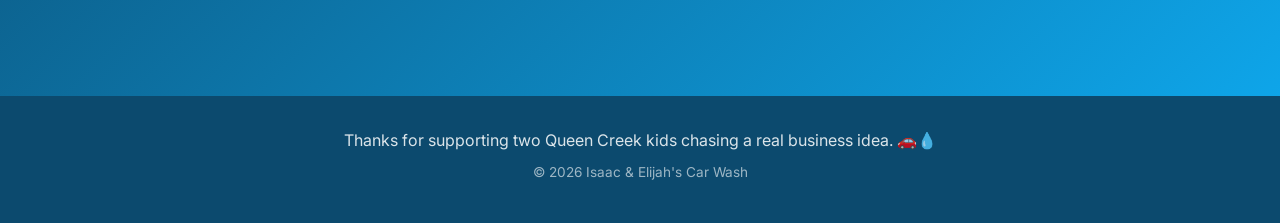
==== commit 00e25adf: "Update contact: real phone, booking template, payment options - Real number: (480) 853-8729 for text" ====
--- a/index.html
+++ b/index.html
@@ -199,15 +199,15 @@
     <section class="contact" id="contact">
       <div class="contact-card">
         <h2>Ready to book?</h2>
-        <p>If we're already on your doorstep — just say the word. Otherwise:</p>
-
-        <!-- EDIT: Replace this phone number -->
-        <a href="sms:+14805550123" class="btn btn-primary btn-large">
-          Text us to book
+        <p>If we're already on your doorstep — just say the word. Otherwise text us:</p>
+
+        <a href="sms:+14808538729?&body=Hi%20Isaac%20%26%20Elijah!%20I%27d%20like%20a%20car%20wash.%0AKind%20of%20car%3A%20%0ADate%3A%20%0ABest%20time%3A%20" class="btn btn-primary btn-large">
+          Text (480) 853-8729
         </a>
-        <a href="tel:+14805550123" class="phone-link">
-          Or call (480) 555-0123
-        </a>
+
+        <p class="contact-ask">Just tell us <strong>what kind of car</strong>, the <strong>date</strong>, and the <strong>time</strong> that works best.</p>
+
+        <p class="payment-note"><strong>Payment:</strong> Zelle (to the same number above) or cash — whichever's easier.</p>
 
         <p class="service-area">Serving Queen Creek Villages and nearby streets only — we walk to you!</p>
       </div>
--- a/styles.css
+++ b/styles.css
@@ -911,6 +911,27 @@
   border-bottom-style: solid;
 }
 
+.contact-ask {
+  margin-top: 1.25rem;
+  font-size: 1rem;
+  color: rgba(255, 255, 255, 0.9);
+  line-height: 1.5;
+}
+
+.contact-ask strong {
+  color: var(--sun);
+}
+
+.payment-note {
+  margin-top: 1rem;
+  font-size: 0.95rem;
+  color: rgba(255, 255, 255, 0.85);
+}
+
+.payment-note strong {
+  color: var(--white);
+}
+
 .service-area {
   font-size: 0.9rem;
   color: rgba(255, 255, 255, 0.8);
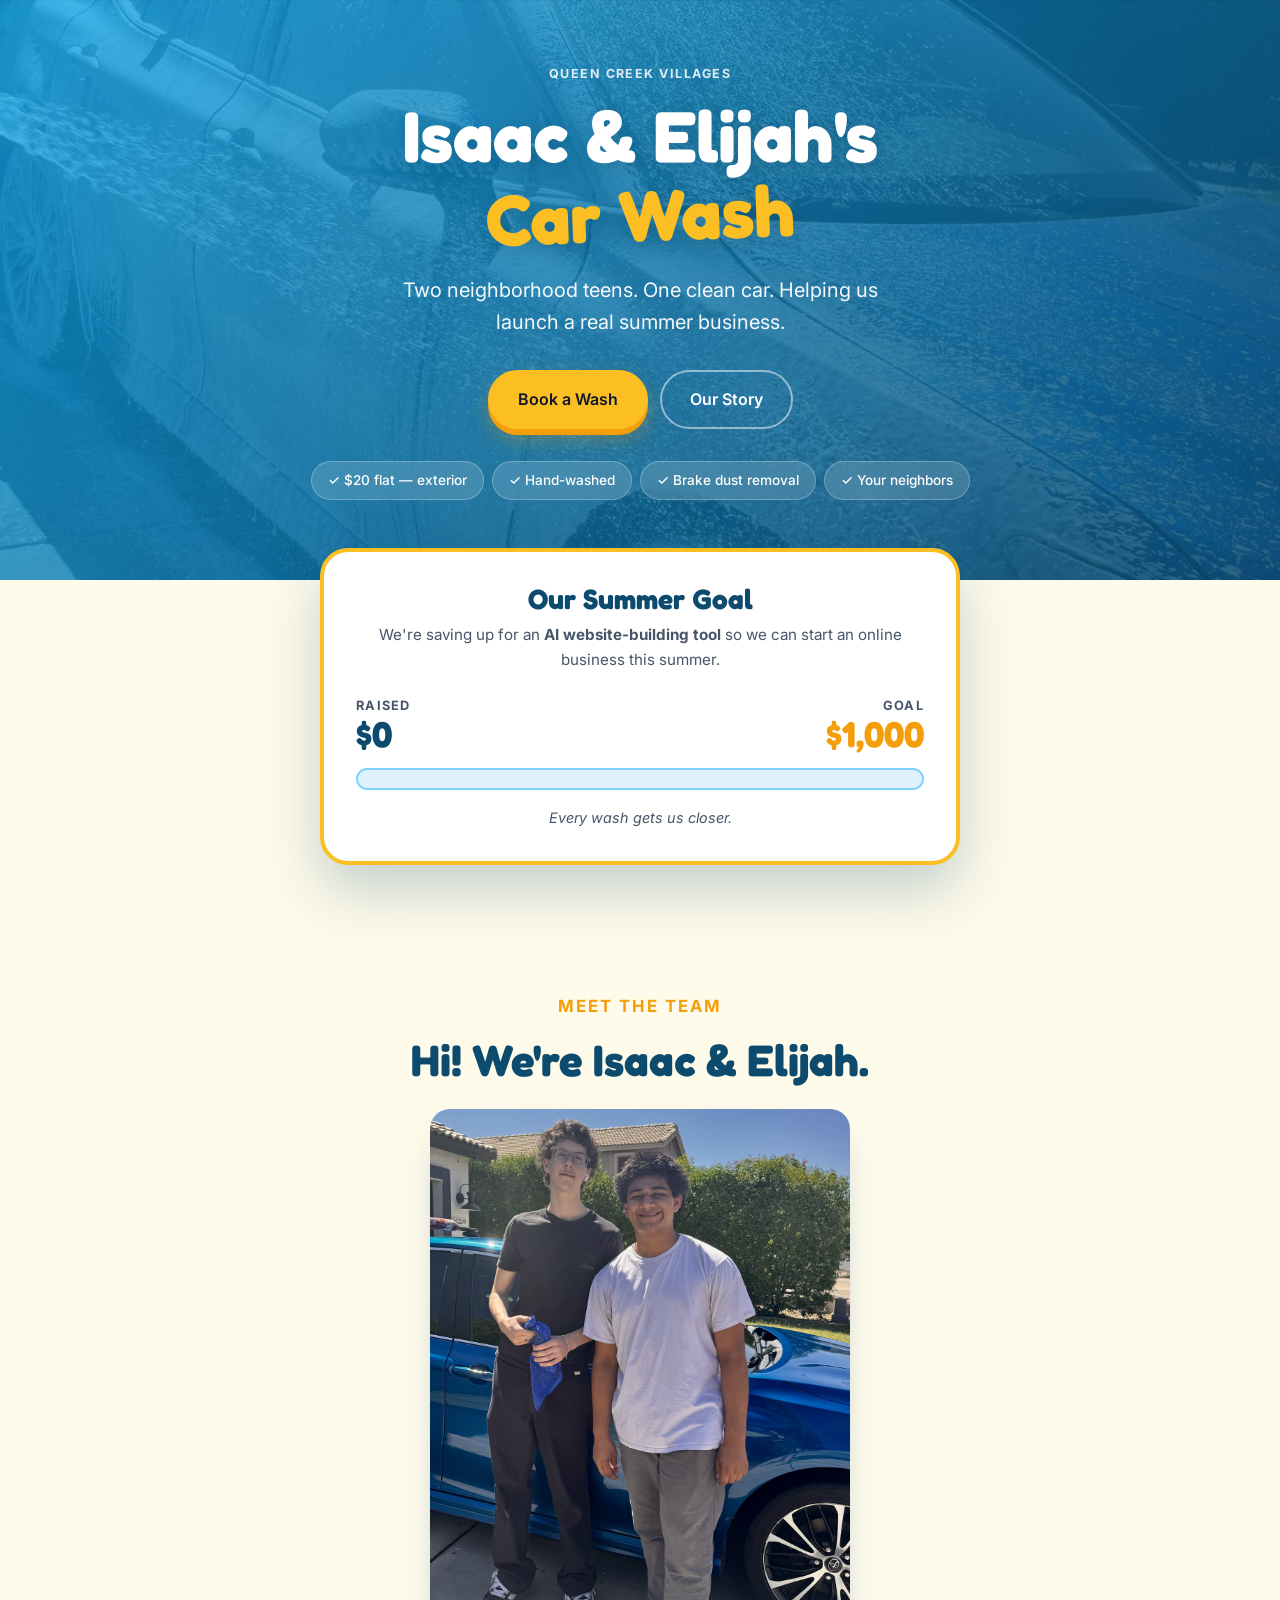
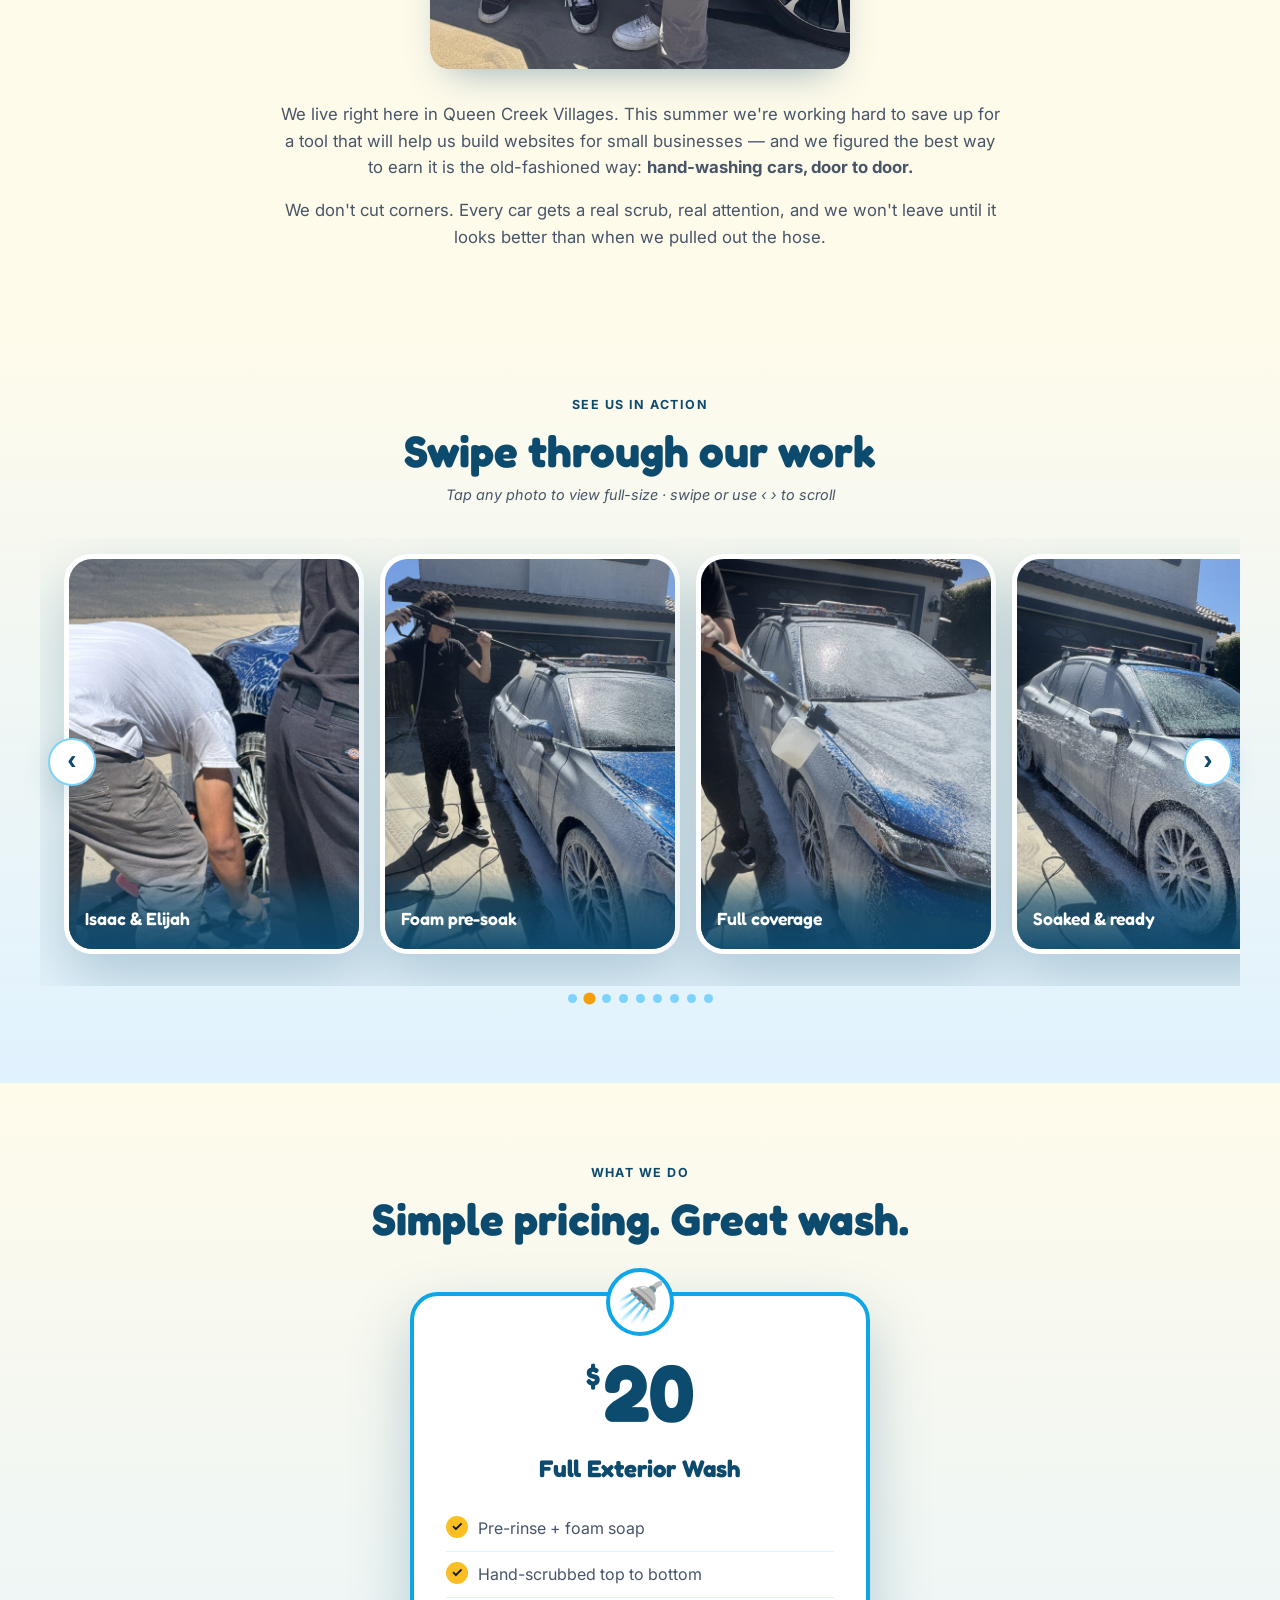
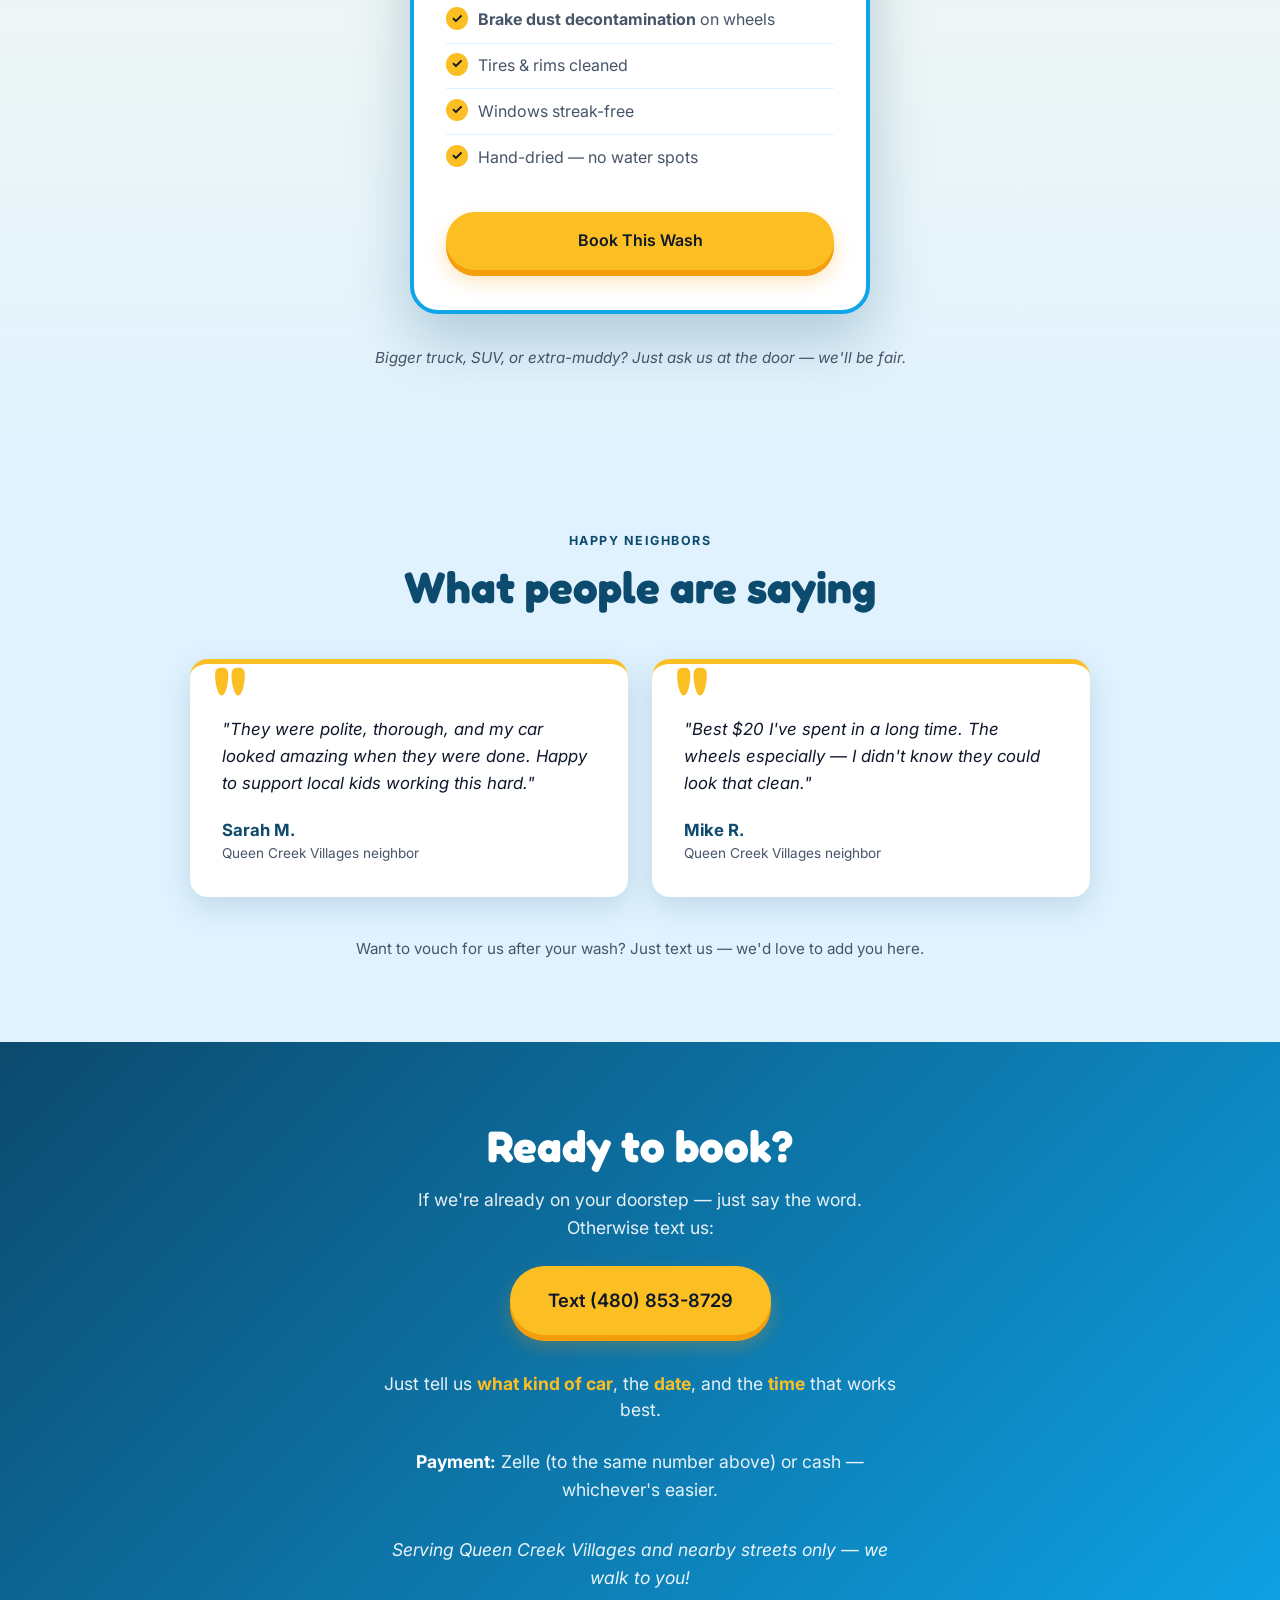
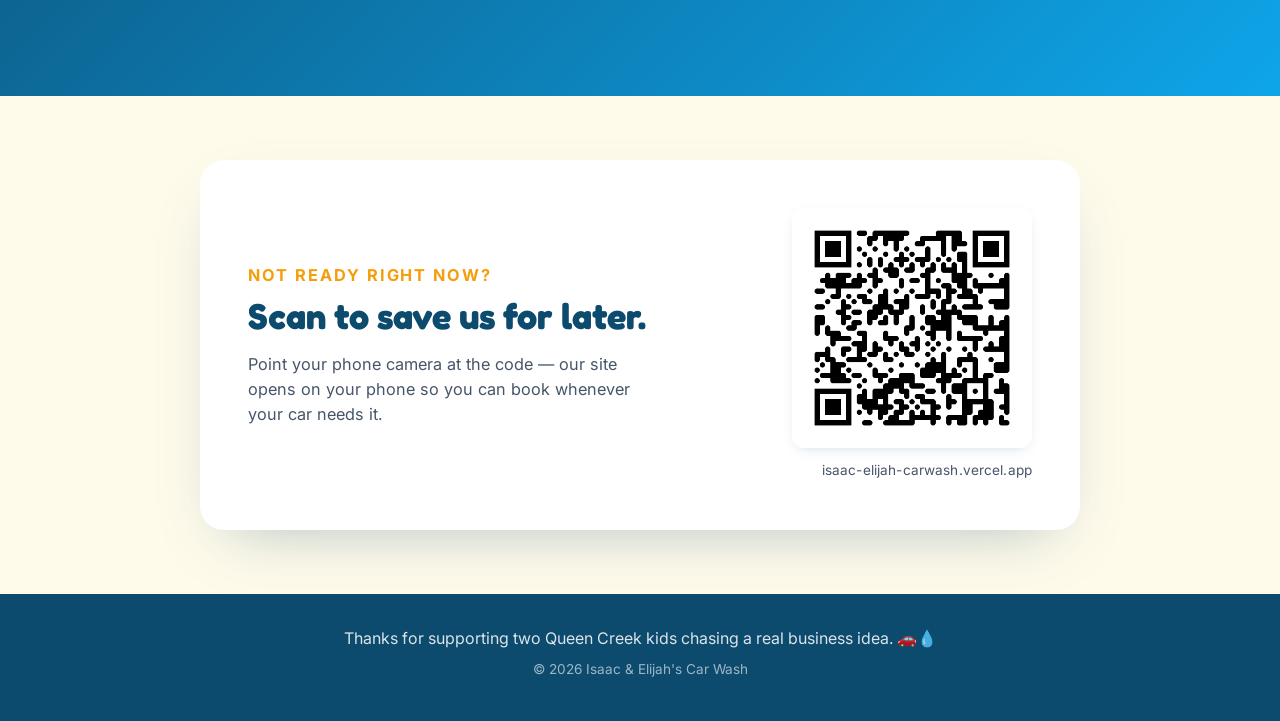
==== commit ddae44a8: "Add door-to-door marketing kit + on-site QR code Site changes (live): - Hero trust-row now leads wit" ====
--- a/index.html
+++ b/index.html
@@ -42,9 +42,10 @@
         </div>
 
         <div class="trust-row">
+          <span class="chip">✓ $20 flat — exterior</span>
           <span class="chip">✓ Hand-washed</span>
           <span class="chip">✓ Brake dust removal</span>
-          <span class="chip">✓ Local teens you can trust</span>
+          <span class="chip">✓ Your neighbors</span>
         </div>
       </div>
     </section>
@@ -213,6 +214,21 @@
       </div>
     </section>
 
+    <!-- ============ QR / SAVE FOR LATER ============ -->
+    <section class="qr-section" aria-label="Save this page for later">
+      <div class="qr-card">
+        <div class="qr-copy">
+          <p class="eyebrow accent">Not ready right now?</p>
+          <h2>Scan to save us for later.</h2>
+          <p>Point your phone camera at the code — our site opens on your phone so you can book whenever your car needs it.</p>
+        </div>
+        <div class="qr-image">
+          <img src="images/qr-site.png" alt="QR code that opens Isaac and Elijah's car wash site" />
+          <p class="qr-url">isaac-elijah-carwash.vercel.app</p>
+        </div>
+      </div>
+    </section>
+
     <!-- ============ FOOTER ============ -->
     <footer>
       <p>Thanks for supporting two Queen Creek kids chasing a real business idea. 🚗💧</p>
--- a/styles.css
+++ b/styles.css
@@ -939,6 +939,78 @@
   font-style: italic;
 }
 
+/* ============ QR / SAVE FOR LATER ============ */
+
+.qr-section {
+  padding: 4rem 1.5rem;
+  background: var(--cream);
+}
+
+.qr-card {
+  max-width: 880px;
+  margin: 0 auto;
+  background: var(--white);
+  border-radius: 1.5rem;
+  box-shadow: 0 24px 60px -28px rgba(12, 74, 110, 0.35);
+  padding: 2.5rem 2rem;
+  display: grid;
+  grid-template-columns: 1fr;
+  gap: 2rem;
+  align-items: center;
+  text-align: center;
+}
+
+.qr-copy h2 {
+  font-size: clamp(1.6rem, 3.5vw, 2.25rem);
+  color: var(--blue-deep);
+  margin: 0.5rem 0 1rem;
+}
+
+.qr-copy p {
+  color: var(--ink-soft);
+  font-size: 1.02rem;
+  line-height: 1.55;
+  margin: 0;
+}
+
+.qr-image {
+  display: flex;
+  flex-direction: column;
+  align-items: center;
+  gap: 0.75rem;
+}
+
+.qr-image img {
+  width: 100%;
+  max-width: 240px;
+  height: auto;
+  display: block;
+  border-radius: 0.75rem;
+  background: var(--white);
+  padding: 0.75rem;
+  box-shadow: 0 4px 14px -6px rgba(12, 74, 110, 0.25);
+}
+
+.qr-url {
+  font-family: 'Inter', system-ui, sans-serif;
+  font-size: 0.85rem;
+  color: var(--ink-soft);
+  letter-spacing: 0.01em;
+  margin: 0;
+}
+
+@media (min-width: 720px) {
+  .qr-card {
+    grid-template-columns: 1.2fr 1fr;
+    text-align: left;
+    padding: 3rem;
+  }
+
+  .qr-image {
+    align-items: flex-end;
+  }
+}
+
 /* ============ FOOTER ============ */
 
 footer {
